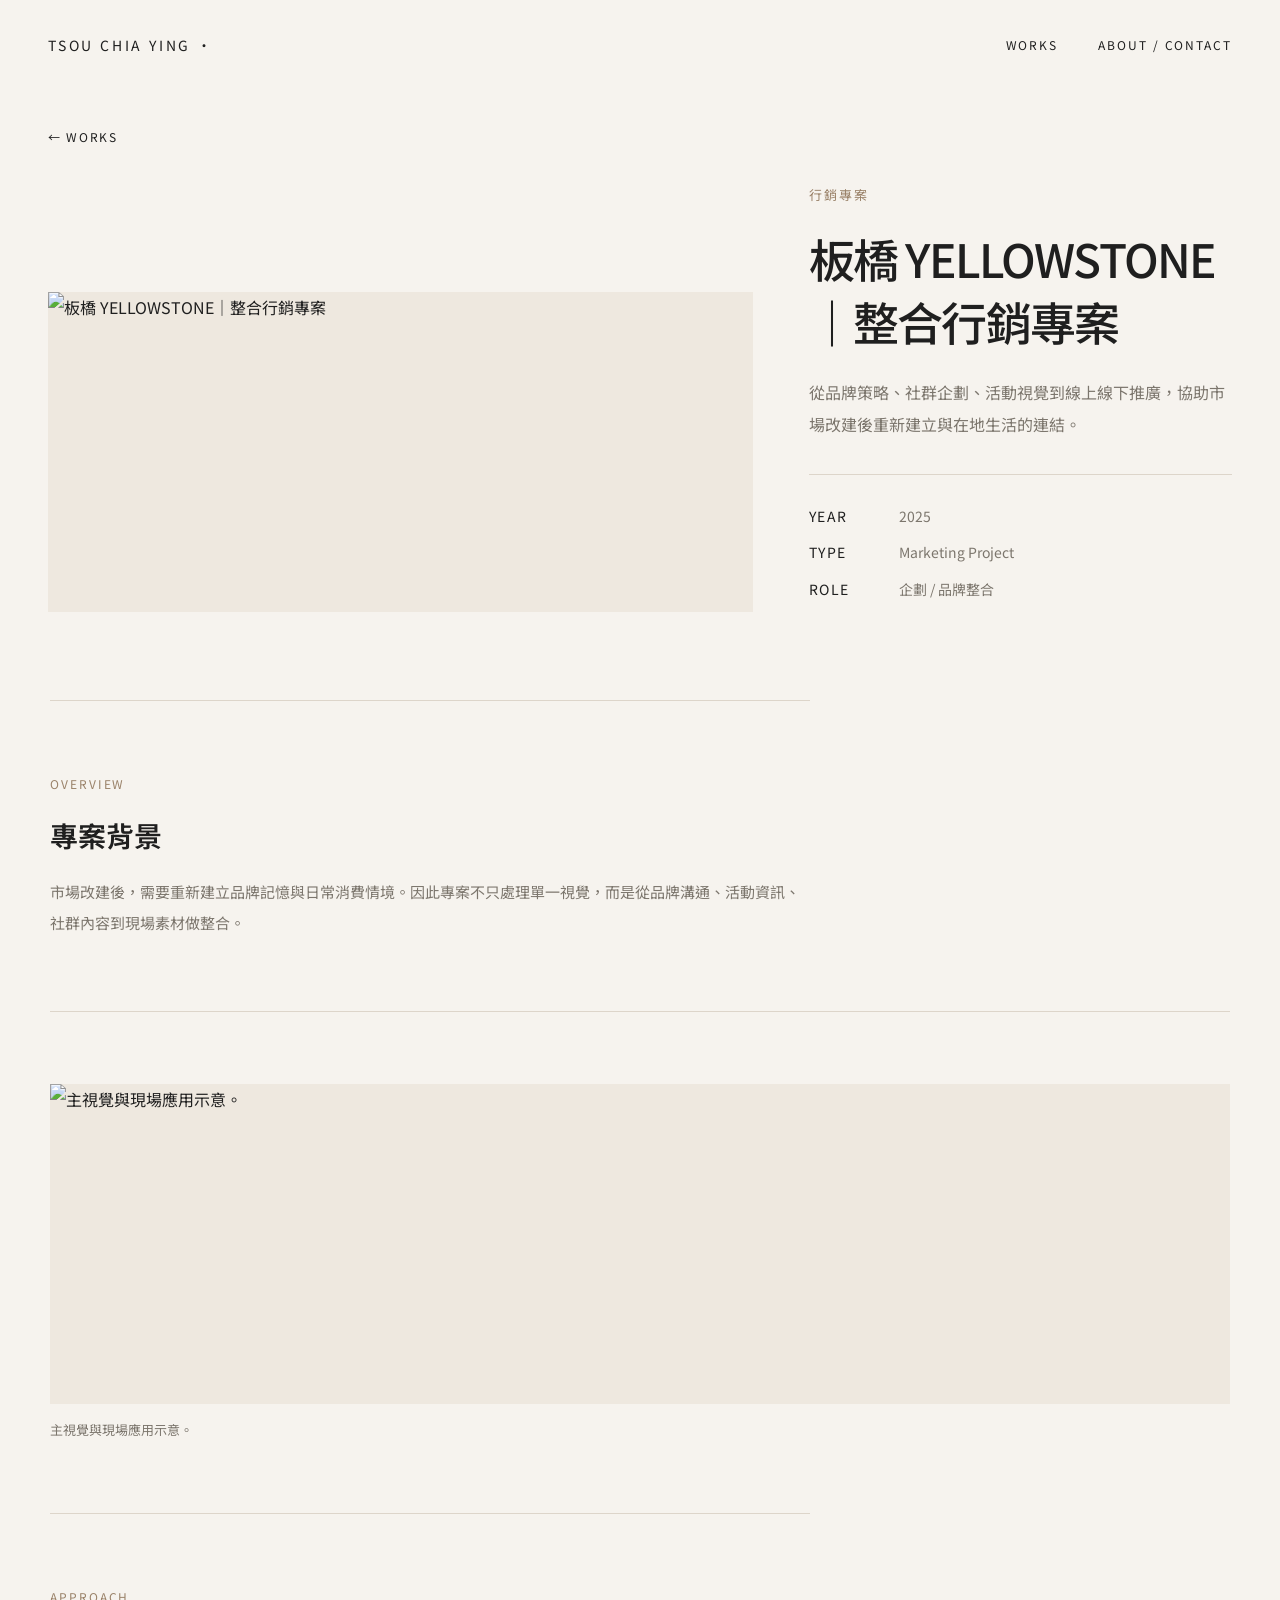
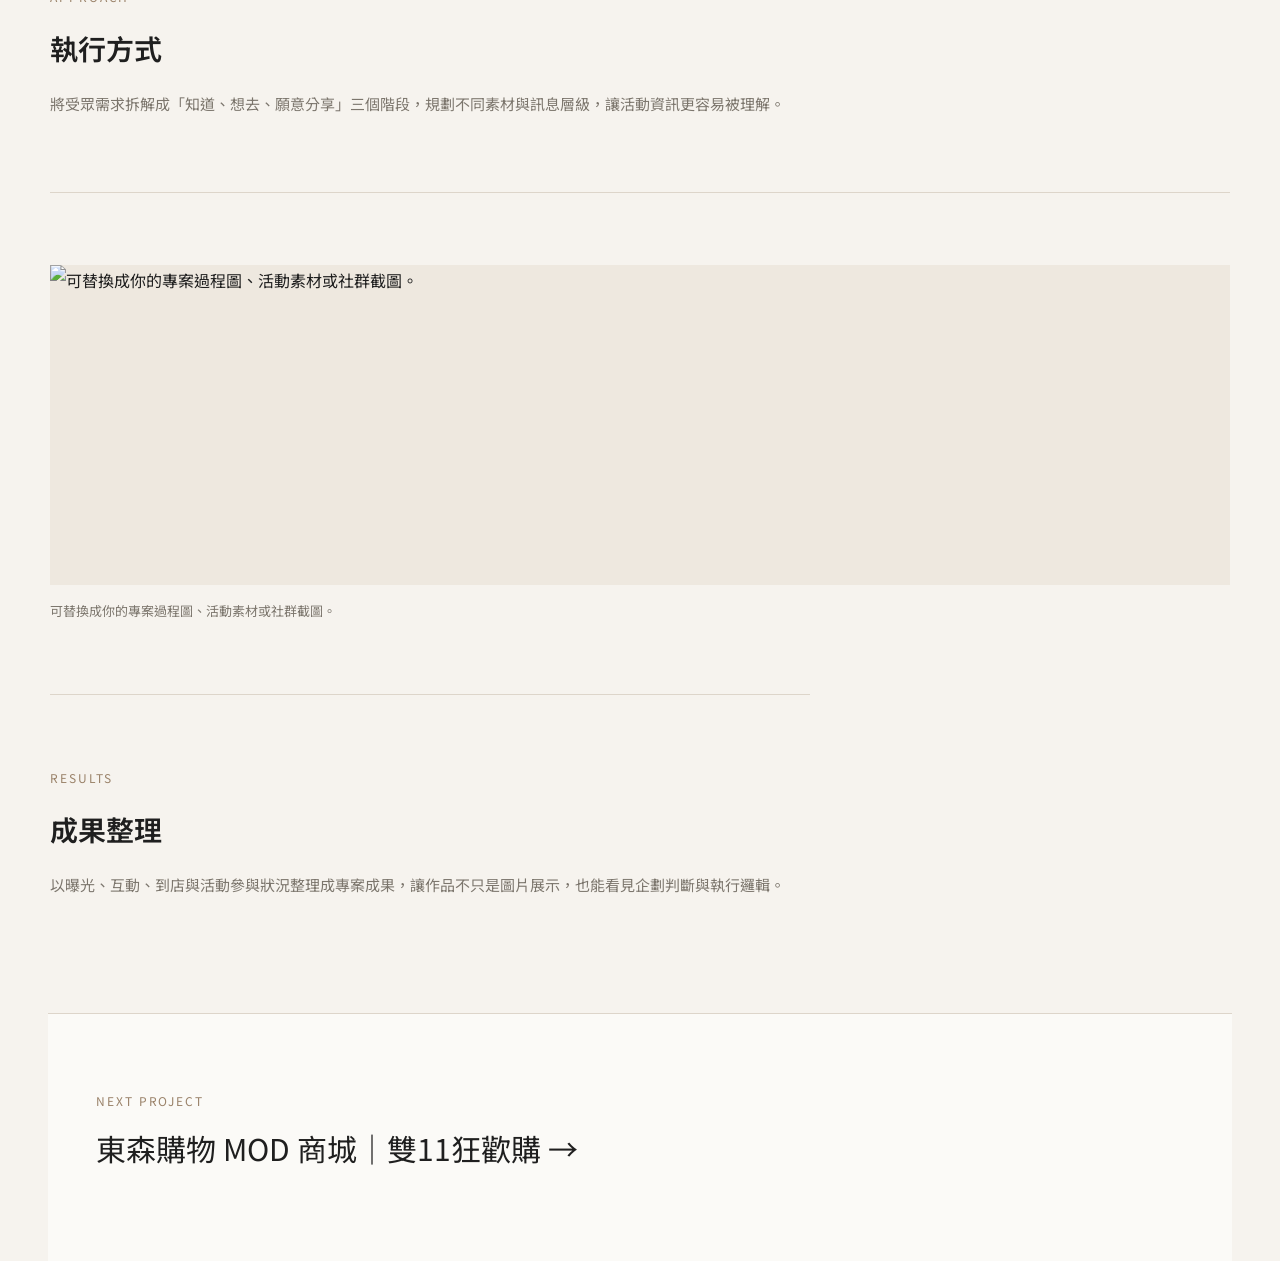
==== work.html @ 7e2fe76a "Add files via upload" ====
<!DOCTYPE html>
<html lang="zh-Hant">
<head>
  <meta charset="UTF-8" />
  <meta name="viewport" content="width=device-width, initial-scale=1.0" />
  <title>Work Detail｜TSOU CHIA YING</title>
  <link rel="stylesheet" href="css/style.css" />
  <link rel="stylesheet" href="css/work.css" />
</head>
<body>
  <header class="site-header">
    <a href="index.html" class="logo">TSOU CHIA YING <span>•</span></a>
    <nav class="nav">
      <a href="index.html#works">WORKS</a>
      <a href="index.html#contact">ABOUT / CONTACT</a>
    </nav>
  </header>

  <main class="case-page" id="casePage"></main>

  <script src="js/worksData.js"></script>
  <script src="js/work.js"></script>
</body>
</html>
---- css/style.css ----
@import url('https://fonts.googleapis.com/css2?family=Noto+Sans+TC:wght@300;400;500;700&family=Cormorant+Garamond:wght@400;500;600&display=swap');

:root{--bg:#f6f3ee;--paper:#fbfaf7;--text:#1f1f1f;--sub:#7c766d;--line:#ddd5ca;--accent:#9a8269;}
*{margin:0;padding:0;box-sizing:border-box} html{scroll-behavior:smooth} body{background:var(--bg);color:var(--text);font-family:'Noto Sans TC',sans-serif;line-height:1.9;overflow-x:hidden} img{display:block;width:100%;height:auto} a{color:inherit;text-decoration:none} button{font-family:inherit} h1,h2,h3,h4,p,a,span,li,dd,dt,button{word-break:break-word;overflow-wrap:break-word}
.site-header{position:fixed;top:0;left:0;z-index:100;width:100%;padding:32px 48px;display:flex;justify-content:space-between;align-items:center;background:rgba(246,243,238,.75);backdrop-filter:blur(10px)}
.logo{font-size:14px;letter-spacing:.2em}.nav{display:flex;gap:40px}.nav a{font-size:12px;letter-spacing:.16em}
.hero{min-height:92vh;padding:180px 48px 100px;display:grid;grid-template-columns:1fr 1.2fr;gap:60px;align-items:center}.hero-left h1{font-size:55px;line-height:1.35;letter-spacing:-.05em;font-weight:600;max-width:760px}.hero-tags{margin-top:36px;color:var(--sub);font-size:18px}.scroll-hint{margin-top:80px;color:var(--sub);font-size:12px;letter-spacing:.14em}.scroll-hint span{display:block;width:1px;height:50px;background:var(--accent);margin-bottom:12px;position:relative;overflow:hidden}.scroll-hint span::after{content:"";position:absolute;top:-50%;left:0;width:100%;height:50%;background:var(--text);animation:scrollLine 1.6s ease-in-out infinite}@keyframes scrollLine{0%{top:-50%}100%{top:100%}}
.hero-right svg{width:100%;overflow:visible}.hero-right path{fill:none;stroke:#cfc6ba;stroke-width:1;stroke-dasharray:12;animation:flow 12s linear infinite}.hero-right circle{fill:var(--accent)}.hero-right text{font-size:11px;fill:#555;letter-spacing:.04em}@keyframes flow{from{stroke-dashoffset:0}to{stroke-dashoffset:-200}}
.works{padding:40px 48px 140px}.works-header h2,.contact-title h2{font-family:'Cormorant Garamond',serif;font-size:72px;font-weight:500}.works-header span,.contact-title span{color:var(--accent)}.work-grid{margin-top:72px;display:grid;grid-template-columns:repeat(5,1fr);gap:28px}.work-card{display:block;cursor:pointer;min-width:0;transition:opacity .35s ease,transform .35s ease}.work-card:hover{transform:translateY(-4px)}.work-card img{aspect-ratio:3/4;object-fit:cover;border-radius:10px;background:#eee8df}.work-card img.img-missing{background:#eee8df}.work-line{height:1px;background:var(--line);margin:34px 0 18px}.category{color:var(--accent);font-size:12px;letter-spacing:.12em}.work-card h3{margin-top:10px;font-size:22px;line-height:1.45;font-weight:500;white-space:nowrap;overflow:hidden;text-overflow:ellipsis}.desc{margin-top:12px;color:var(--sub);font-size:14px;line-height:1.8}.hide{display:none!important}
.simple-contact{padding:110px 48px 120px;border-top:1px solid var(--line)}.contact-mail-text{margin-top:20px;color:var(--sub);font-size:16px;letter-spacing:.04em}
.floating-work-filter{position:fixed;right:20px;top:50%;transform:translateY(-50%);z-index:90;display:flex;flex-direction:column;gap:10px;padding:12px 10px;background:rgba(251,250,247,.86);border:1px solid var(--line);border-radius:999px;backdrop-filter:blur(12px);box-shadow:0 10px 30px rgba(0,0,0,.08);opacity:0;pointer-events:none;transition:opacity .35s ease}.floating-work-filter.show{opacity:1;pointer-events:auto}.floating-work-filter button{border:none;background:transparent;color:var(--sub);font-size:12px;letter-spacing:.08em;padding:8px 10px;border-radius:999px;cursor:pointer;transition:.25s;white-space:nowrap}.floating-work-filter button:hover,.floating-work-filter button.active{background:var(--text);color:var(--paper)}
@media(max-width:1200px){.site-header{padding:28px 40px}.hero{min-height:auto;padding:160px 40px 90px;grid-template-columns:1fr;gap:56px}.hero-left h1{max-width:900px;font-size:56px}.hero-right{max-width:820px}.works{padding:36px 40px 118px}.work-grid{grid-template-columns:repeat(2,minmax(0,1fr));gap:42px 36px}.simple-contact{padding-left:40px;padding-right:40px}}
@media(max-width:768px){.site-header{padding:20px 24px}.logo{font-size:12px}.nav{gap:18px}.nav a{font-size:11px}.hero{min-height:72vh;padding:130px 24px 76px}.hero-right{display:none}.hero-left h1{font-size:38px;line-height:1.45}.hero-tags{margin-top:28px;font-size:15px}.works{padding:18px 24px 92px}.works-header h2,.contact-title h2{font-size:54px}.work-grid{margin-top:42px;grid-template-columns:repeat(2,minmax(0,1fr));gap:34px 22px}.work-line{margin:24px 0 0}.category{margin-top:18px;font-size:12px;letter-spacing:.08em}.work-card h3{font-size:16px;line-height:1.55}.desc{display:none}.floating-work-filter{left:50%;right:auto;top:auto;bottom:18px;transform:translateX(-50%);flex-direction:row;max-width:calc(100vw - 28px);overflow-x:auto;padding:9px}.simple-contact{padding:86px 24px 110px}.contact-mail-text{font-size:15px}}
@media(max-width:480px){.nav{display:none}.site-header{padding:18px 20px}.hero{padding:120px 20px 70px}.hero-left h1{font-size:33px}.works{padding-left:20px;padding-right:20px}.work-grid{gap:30px 18px}.work-card h3{font-size:14px}.category{font-size:11px}.works-header h2,.contact-title h2{font-size:48px}.simple-contact{padding-left:20px;padding-right:20px}}
---- css/work.css ----
.case-page{padding:120px 48px 0}.back-link{display:inline-flex;margin:0 0 34px;font-size:12px;letter-spacing:.14em;color:var(--text)}.case-hero{display:grid;grid-template-columns:minmax(0,1.25fr) minmax(320px,.75fr);gap:56px;align-items:end;max-width:1380px;margin:0 auto 88px}.case-cover img{width:100%;max-height:76vh;object-fit:cover;background:#eee8df}.case-intro{padding-bottom:10px}.case-category{color:var(--accent);font-size:13px;letter-spacing:.16em;margin-bottom:20px}.case-intro h1{font-size:46px;line-height:1.35;font-weight:500;letter-spacing:-.04em}.case-desc{margin-top:24px;color:var(--sub);font-size:16px;line-height:2}.case-button{display:inline-flex;margin-top:24px;padding:12px 24px;border-radius:999px;background:var(--text);color:var(--paper);font-size:14px}.case-meta{margin-top:34px;padding-top:28px;border-top:1px solid var(--line);display:grid;gap:10px}.case-meta div{display:grid;grid-template-columns:72px 1fr;gap:18px;font-size:14px}.case-meta dt{color:var(--text);letter-spacing:.1em}.case-meta dd{color:var(--sub);margin:0}.case-body{max-width:1180px;margin:0 auto}.case-section{padding:72px 0;border-top:1px solid var(--line)}.case-text-block{max-width:760px}.case-eyebrow{color:var(--accent);font-size:12px;letter-spacing:.16em;margin-bottom:18px}.case-text-block h2,.case-split h2{font-size:28px;font-weight:600;line-height:1.55}.case-text-block p:last-child,.case-split p:last-child{margin-top:18px;color:var(--sub);font-size:15px;line-height:2.1}.case-image-section img{width:100%;background:#eee8df}.case-caption{margin-top:14px;color:var(--sub);font-size:13px;line-height:1.8}.case-split{display:grid;grid-template-columns:minmax(260px,.75fr) minmax(0,1.25fr);gap:54px;align-items:center}.case-split img{background:#eee8df}.case-next{margin-top:40px;padding:76px 48px 92px;background:var(--paper);border-top:1px solid var(--line)}.case-next p{color:var(--accent);font-size:12px;letter-spacing:.16em}.case-next a{display:inline-block;margin-top:14px;font-size:30px;line-height:1.4}.img-missing{min-height:320px;background:#eee8df!important;object-fit:contain}
@media(max-width:1000px){.case-page{padding:108px 40px 0}.case-hero{grid-template-columns:1fr;gap:34px;margin-bottom:64px}.case-cover img{max-height:none}.case-intro h1{font-size:38px}.case-section{padding:58px 0}.case-split{grid-template-columns:1fr;gap:28px}.case-next{padding-left:40px;padding-right:40px}}
@media(max-width:768px){.case-page{padding:96px 24px 0}.back-link{margin-bottom:24px}.case-hero{gap:30px;margin-bottom:48px}.case-intro h1{font-size:30px}.case-desc{font-size:15px;line-height:1.95}.case-meta div{grid-template-columns:64px 1fr;font-size:13px}.case-section{padding:46px 0}.case-text-block h2,.case-split h2{font-size:24px}.case-next{padding:58px 24px 76px}.case-next a{font-size:24px}}
@media(max-width:480px){.case-page{padding-left:20px;padding-right:20px}.case-intro h1{font-size:27px}.case-next{padding-left:20px;padding-right:20px}}
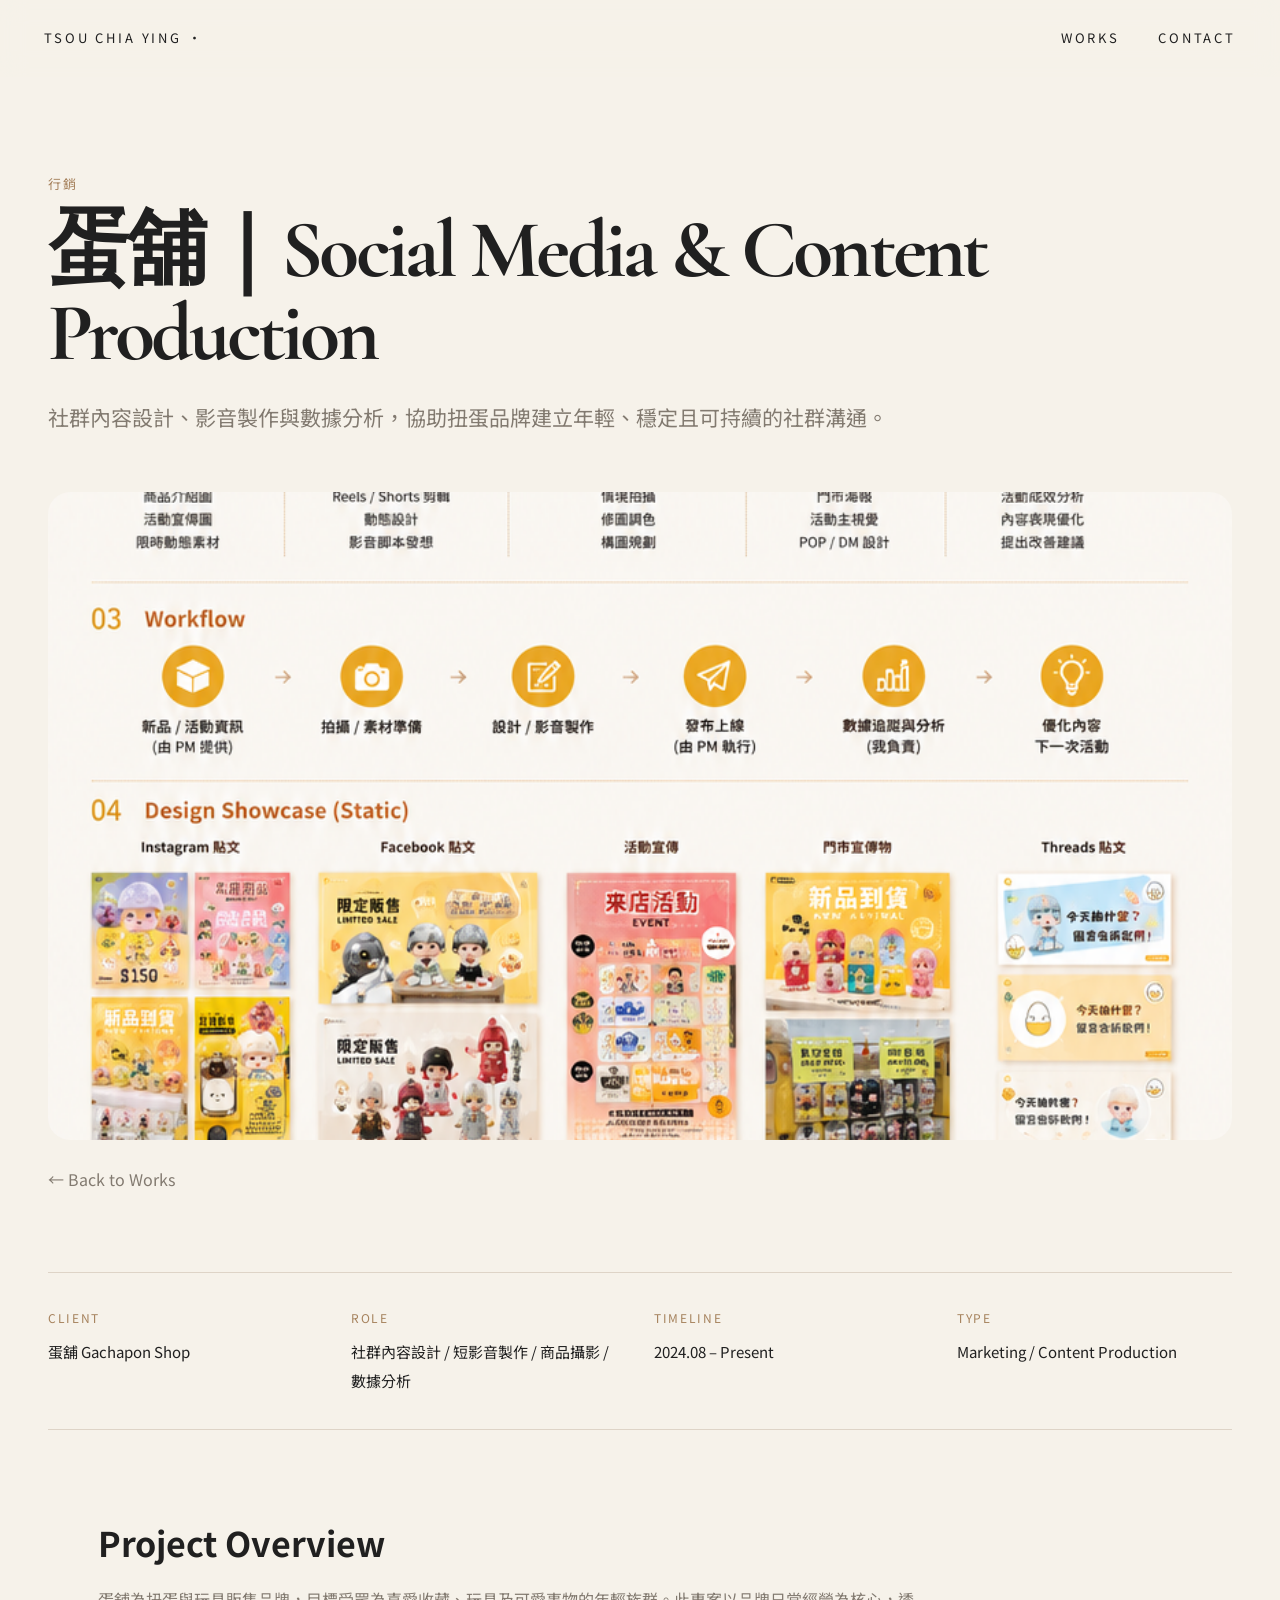
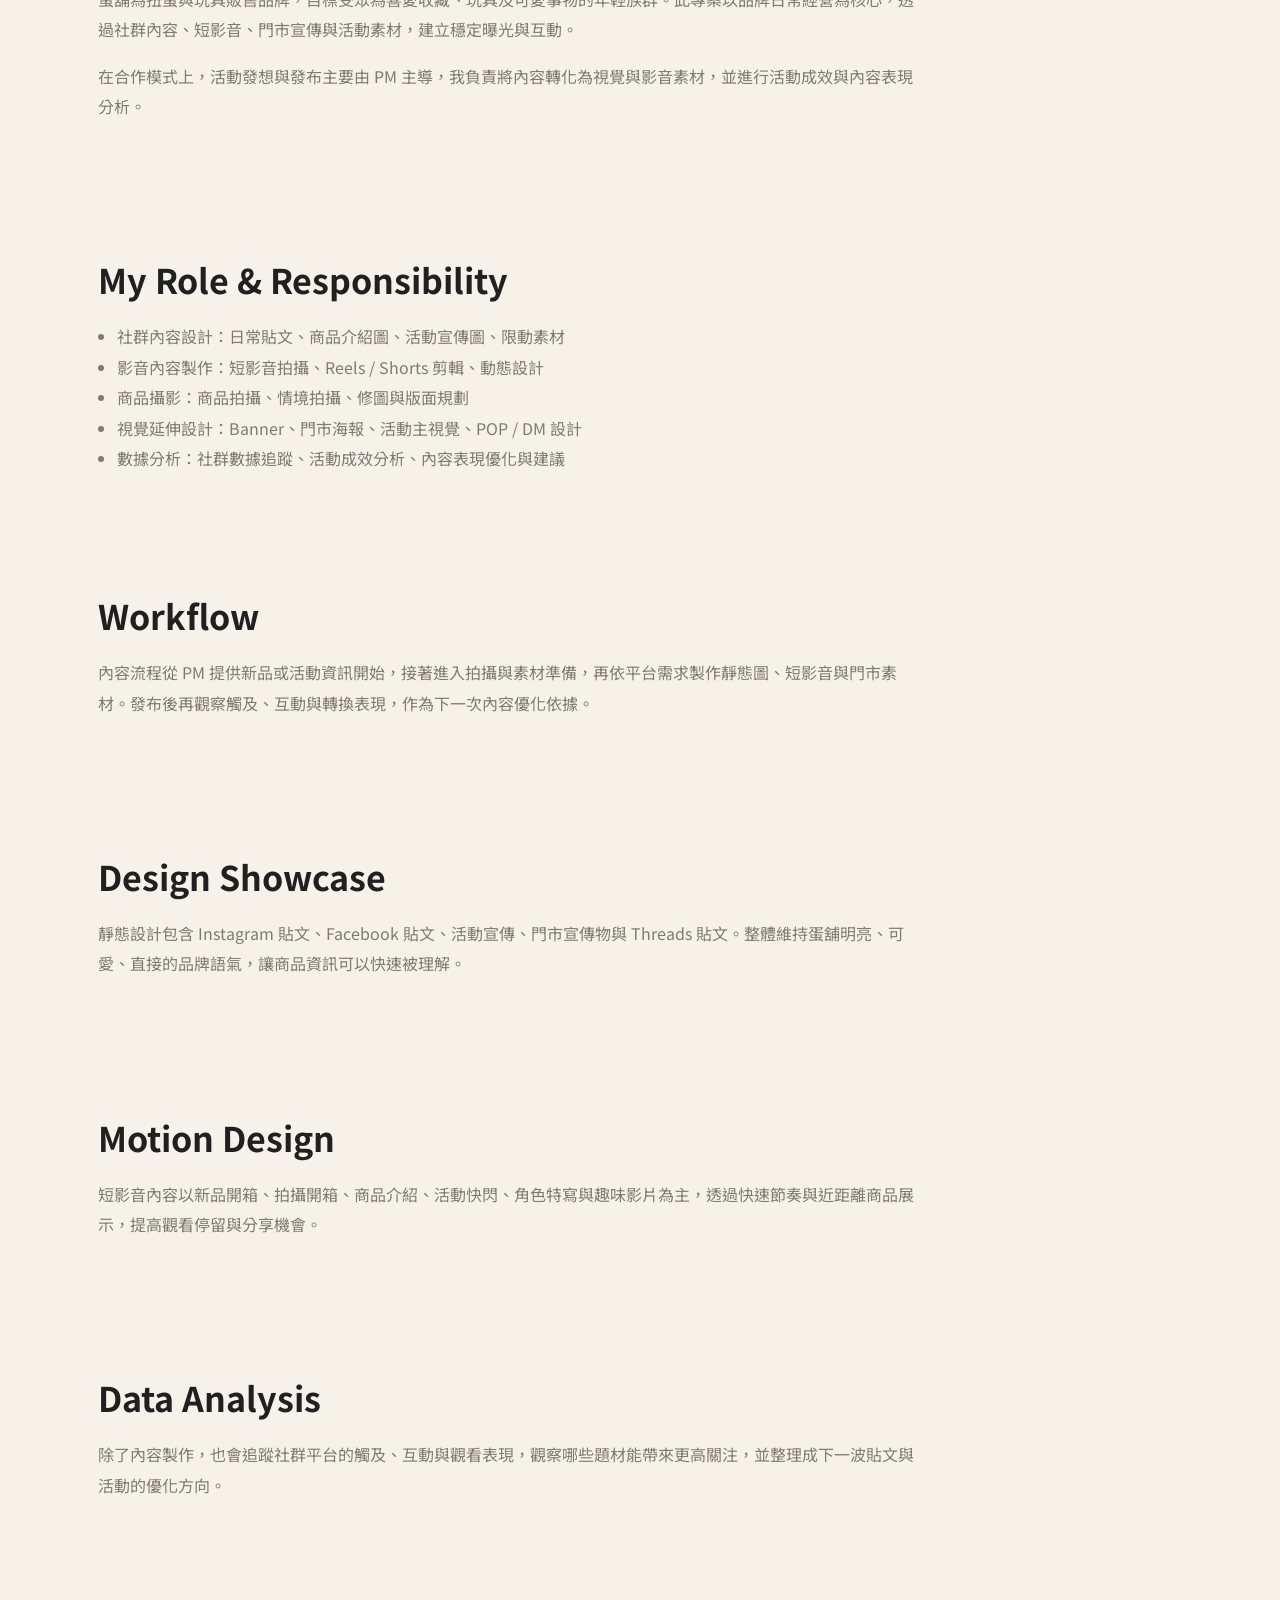
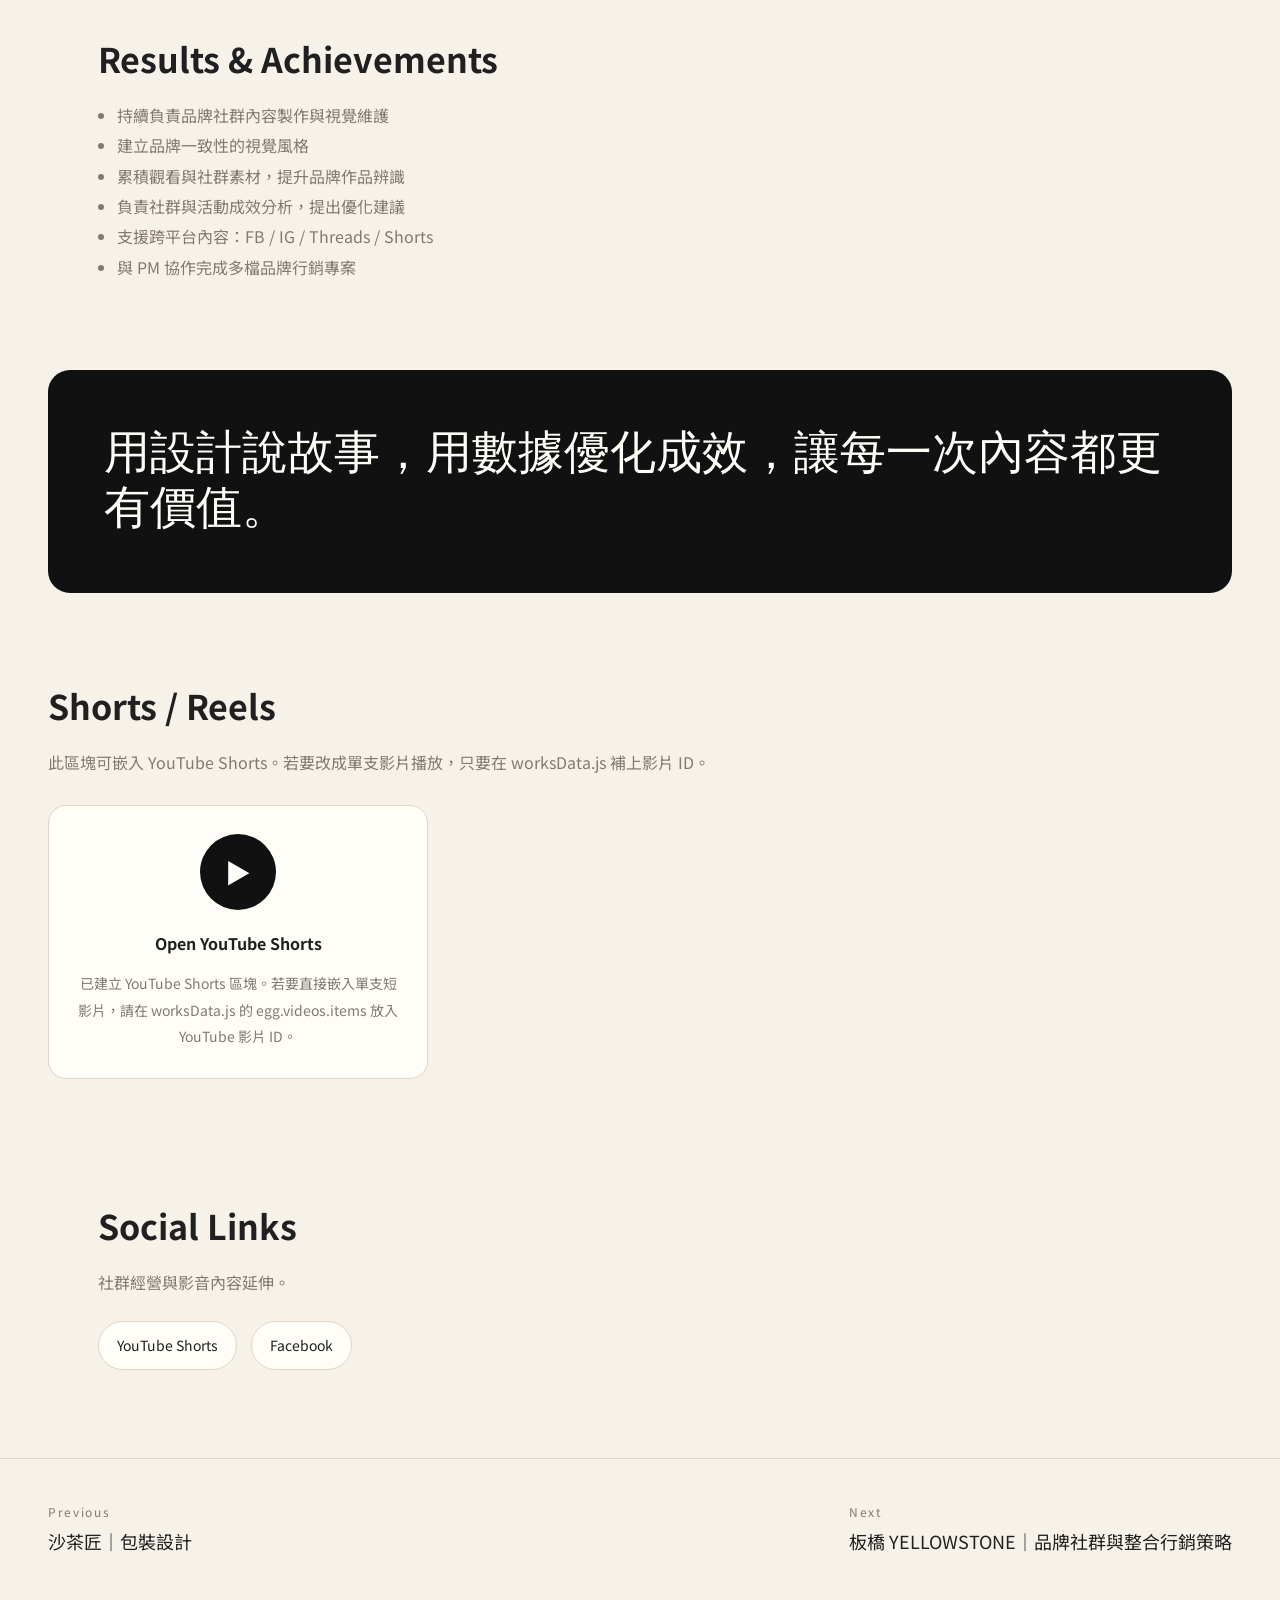
==== commit 0a44886c: "Add files via upload" ====
--- a/work.html
+++ b/work.html
@@ -3,20 +3,20 @@
 <head>
   <meta charset="UTF-8" />
   <meta name="viewport" content="width=device-width, initial-scale=1.0" />
-  <title>Work Detail｜TSOU CHIA YING</title>
+  <title>Project Detail｜TSOU CHIA YING</title>
   <link rel="stylesheet" href="css/style.css" />
   <link rel="stylesheet" href="css/work.css" />
 </head>
 <body>
-  <header class="site-header">
-    <a href="index.html" class="logo">TSOU CHIA YING <span>•</span></a>
+  <header class="site-header case-header">
+    <a class="logo" href="index.html">TSOU CHIA YING <span>•</span></a>
     <nav class="nav">
       <a href="index.html#works">WORKS</a>
-      <a href="index.html#contact">ABOUT / CONTACT</a>
+      <a href="index.html#contact">CONTACT</a>
     </nav>
   </header>
 
-  <main class="case-page" id="casePage"></main>
+  <main id="caseRoot" class="case-page"></main>
 
   <script src="js/worksData.js"></script>
   <script src="js/work.js"></script>
--- a/css/style.css
+++ b/css/style.css
@@ -1,14 +1,5 @@
-@import url('https://fonts.googleapis.com/css2?family=Noto+Sans+TC:wght@300;400;500;700&family=Cormorant+Garamond:wght@400;500;600&display=swap');
-
-:root{--bg:#f6f3ee;--paper:#fbfaf7;--text:#1f1f1f;--sub:#7c766d;--line:#ddd5ca;--accent:#9a8269;}
-*{margin:0;padding:0;box-sizing:border-box} html{scroll-behavior:smooth} body{background:var(--bg);color:var(--text);font-family:'Noto Sans TC',sans-serif;line-height:1.9;overflow-x:hidden} img{display:block;width:100%;height:auto} a{color:inherit;text-decoration:none} button{font-family:inherit} h1,h2,h3,h4,p,a,span,li,dd,dt,button{word-break:break-word;overflow-wrap:break-word}
-.site-header{position:fixed;top:0;left:0;z-index:100;width:100%;padding:32px 48px;display:flex;justify-content:space-between;align-items:center;background:rgba(246,243,238,.75);backdrop-filter:blur(10px)}
-.logo{font-size:14px;letter-spacing:.2em}.nav{display:flex;gap:40px}.nav a{font-size:12px;letter-spacing:.16em}
-.hero{min-height:92vh;padding:180px 48px 100px;display:grid;grid-template-columns:1fr 1.2fr;gap:60px;align-items:center}.hero-left h1{font-size:55px;line-height:1.35;letter-spacing:-.05em;font-weight:600;max-width:760px}.hero-tags{margin-top:36px;color:var(--sub);font-size:18px}.scroll-hint{margin-top:80px;color:var(--sub);font-size:12px;letter-spacing:.14em}.scroll-hint span{display:block;width:1px;height:50px;background:var(--accent);margin-bottom:12px;position:relative;overflow:hidden}.scroll-hint span::after{content:"";position:absolute;top:-50%;left:0;width:100%;height:50%;background:var(--text);animation:scrollLine 1.6s ease-in-out infinite}@keyframes scrollLine{0%{top:-50%}100%{top:100%}}
-.hero-right svg{width:100%;overflow:visible}.hero-right path{fill:none;stroke:#cfc6ba;stroke-width:1;stroke-dasharray:12;animation:flow 12s linear infinite}.hero-right circle{fill:var(--accent)}.hero-right text{font-size:11px;fill:#555;letter-spacing:.04em}@keyframes flow{from{stroke-dashoffset:0}to{stroke-dashoffset:-200}}
-.works{padding:40px 48px 140px}.works-header h2,.contact-title h2{font-family:'Cormorant Garamond',serif;font-size:72px;font-weight:500}.works-header span,.contact-title span{color:var(--accent)}.work-grid{margin-top:72px;display:grid;grid-template-columns:repeat(5,1fr);gap:28px}.work-card{display:block;cursor:pointer;min-width:0;transition:opacity .35s ease,transform .35s ease}.work-card:hover{transform:translateY(-4px)}.work-card img{aspect-ratio:3/4;object-fit:cover;border-radius:10px;background:#eee8df}.work-card img.img-missing{background:#eee8df}.work-line{height:1px;background:var(--line);margin:34px 0 18px}.category{color:var(--accent);font-size:12px;letter-spacing:.12em}.work-card h3{margin-top:10px;font-size:22px;line-height:1.45;font-weight:500;white-space:nowrap;overflow:hidden;text-overflow:ellipsis}.desc{margin-top:12px;color:var(--sub);font-size:14px;line-height:1.8}.hide{display:none!important}
-.simple-contact{padding:110px 48px 120px;border-top:1px solid var(--line)}.contact-mail-text{margin-top:20px;color:var(--sub);font-size:16px;letter-spacing:.04em}
-.floating-work-filter{position:fixed;right:20px;top:50%;transform:translateY(-50%);z-index:90;display:flex;flex-direction:column;gap:10px;padding:12px 10px;background:rgba(251,250,247,.86);border:1px solid var(--line);border-radius:999px;backdrop-filter:blur(12px);box-shadow:0 10px 30px rgba(0,0,0,.08);opacity:0;pointer-events:none;transition:opacity .35s ease}.floating-work-filter.show{opacity:1;pointer-events:auto}.floating-work-filter button{border:none;background:transparent;color:var(--sub);font-size:12px;letter-spacing:.08em;padding:8px 10px;border-radius:999px;cursor:pointer;transition:.25s;white-space:nowrap}.floating-work-filter button:hover,.floating-work-filter button.active{background:var(--text);color:var(--paper)}
-@media(max-width:1200px){.site-header{padding:28px 40px}.hero{min-height:auto;padding:160px 40px 90px;grid-template-columns:1fr;gap:56px}.hero-left h1{max-width:900px;font-size:56px}.hero-right{max-width:820px}.works{padding:36px 40px 118px}.work-grid{grid-template-columns:repeat(2,minmax(0,1fr));gap:42px 36px}.simple-contact{padding-left:40px;padding-right:40px}}
-@media(max-width:768px){.site-header{padding:20px 24px}.logo{font-size:12px}.nav{gap:18px}.nav a{font-size:11px}.hero{min-height:72vh;padding:130px 24px 76px}.hero-right{display:none}.hero-left h1{font-size:38px;line-height:1.45}.hero-tags{margin-top:28px;font-size:15px}.works{padding:18px 24px 92px}.works-header h2,.contact-title h2{font-size:54px}.work-grid{margin-top:42px;grid-template-columns:repeat(2,minmax(0,1fr));gap:34px 22px}.work-line{margin:24px 0 0}.category{margin-top:18px;font-size:12px;letter-spacing:.08em}.work-card h3{font-size:16px;line-height:1.55}.desc{display:none}.floating-work-filter{left:50%;right:auto;top:auto;bottom:18px;transform:translateX(-50%);flex-direction:row;max-width:calc(100vw - 28px);overflow-x:auto;padding:9px}.simple-contact{padding:86px 24px 110px}.contact-mail-text{font-size:15px}}
-@media(max-width:480px){.nav{display:none}.site-header{padding:18px 20px}.hero{padding:120px 20px 70px}.hero-left h1{font-size:33px}.works{padding-left:20px;padding-right:20px}.work-grid{gap:30px 18px}.work-card h3{font-size:14px}.category{font-size:11px}.works-header h2,.contact-title h2{font-size:48px}.simple-contact{padding-left:20px;padding-right:20px}}
+@import url('https://fonts.googleapis.com/css2?family=Noto+Sans+TC:wght@300;400;500;700&family=Cormorant+Garamond:wght@500;600&display=swap');
+:root{--bg:#f6f2ea;--paper:#fffdf8;--text:#202020;--muted:#827a70;--line:#ded4c7;--accent:#a6825d;--dark:#111}
+*{box-sizing:border-box;margin:0;padding:0}html{scroll-behavior:smooth}body{font-family:'Noto Sans TC',sans-serif;background:var(--bg);color:var(--text);line-height:1.9}a{color:inherit;text-decoration:none}img{width:100%;display:block}.site-header{position:fixed;top:0;left:0;width:100%;z-index:99;padding:26px 44px;display:flex;justify-content:space-between;align-items:center;background:rgba(246,242,234,.82);backdrop-filter:blur(12px)}.logo,.nav a{letter-spacing:.22em;font-size:13px}.nav{display:flex;gap:38px}.hero{min-height:82vh;padding:180px 48px 90px;display:flex;flex-direction:column;justify-content:center}.eyebrow{color:var(--accent);letter-spacing:.18em;font-size:13px;margin-bottom:22px}.hero h1{font-family:'Cormorant Garamond',serif;font-size:82px;line-height:1.05;font-weight:600;letter-spacing:-.04em}.hero-copy{max-width:760px;margin-top:32px;color:var(--muted);font-size:18px}.works{padding:40px 48px 140px}.works-top{display:flex;align-items:end;justify-content:space-between;gap:28px;margin-bottom:64px}.works h2,.footer h2{font-family:'Cormorant Garamond',serif;font-size:74px;line-height:1}.works h2 span,.footer h2 span{color:var(--accent)}.filter-nav{display:flex;gap:12px;flex-wrap:wrap}.filter-nav button{border:1px solid var(--line);background:rgba(255,253,248,.64);border-radius:999px;padding:9px 18px;color:var(--muted);cursor:pointer;font-family:inherit}.filter-nav button.active,.filter-nav button:hover{background:var(--dark);color:var(--paper);border-color:var(--dark)}.work-grid{display:grid;grid-template-columns:repeat(3,minmax(0,1fr));gap:54px 34px}.work-card{display:block;min-width:0}.thumb{aspect-ratio:4/3;overflow:hidden;border-radius:18px;background:#eee7dc}.thumb img{height:100%;object-fit:cover;transition:transform .8s cubic-bezier(.19,1,.22,1)}.work-card:hover .thumb img{transform:scale(1.045)}.work-meta{padding-top:20px;border-top:1px solid var(--line);margin-top:24px}.cat{color:var(--accent);font-size:12px;letter-spacing:.16em;text-transform:uppercase}.work-card h3{font-size:22px;line-height:1.45;margin-top:8px;font-weight:500;white-space:nowrap;overflow:hidden;text-overflow:ellipsis}.work-card p{font-size:14px;color:var(--muted);margin-top:8px}.footer{padding:100px 48px 120px;border-top:1px solid var(--line)}.footer p{margin-top:20px;color:var(--muted)}
+@media(max-width:1024px){.hero h1{font-size:64px}.work-grid{grid-template-columns:repeat(2,1fr)}.works-top{display:block}.filter-nav{margin-top:28px}}
+@media(max-width:640px){.site-header{padding:18px 20px}.nav{display:none}.hero{min-height:68vh;padding:130px 22px 70px}.hero h1{font-size:42px}.hero-copy{font-size:15px}.works{padding:30px 20px 90px}.works h2,.footer h2{font-size:52px}.work-grid{grid-template-columns:1fr;gap:42px}.work-card h3{font-size:20px}.footer{padding:82px 20px 100px}}
--- a/css/work.css
+++ b/css/work.css
@@ -1,4 +1,4 @@
-.case-page{padding:120px 48px 0}.back-link{display:inline-flex;margin:0 0 34px;font-size:12px;letter-spacing:.14em;color:var(--text)}.case-hero{display:grid;grid-template-columns:minmax(0,1.25fr) minmax(320px,.75fr);gap:56px;align-items:end;max-width:1380px;margin:0 auto 88px}.case-cover img{width:100%;max-height:76vh;object-fit:cover;background:#eee8df}.case-intro{padding-bottom:10px}.case-category{color:var(--accent);font-size:13px;letter-spacing:.16em;margin-bottom:20px}.case-intro h1{font-size:46px;line-height:1.35;font-weight:500;letter-spacing:-.04em}.case-desc{margin-top:24px;color:var(--sub);font-size:16px;line-height:2}.case-button{display:inline-flex;margin-top:24px;padding:12px 24px;border-radius:999px;background:var(--text);color:var(--paper);font-size:14px}.case-meta{margin-top:34px;padding-top:28px;border-top:1px solid var(--line);display:grid;gap:10px}.case-meta div{display:grid;grid-template-columns:72px 1fr;gap:18px;font-size:14px}.case-meta dt{color:var(--text);letter-spacing:.1em}.case-meta dd{color:var(--sub);margin:0}.case-body{max-width:1180px;margin:0 auto}.case-section{padding:72px 0;border-top:1px solid var(--line)}.case-text-block{max-width:760px}.case-eyebrow{color:var(--accent);font-size:12px;letter-spacing:.16em;margin-bottom:18px}.case-text-block h2,.case-split h2{font-size:28px;font-weight:600;line-height:1.55}.case-text-block p:last-child,.case-split p:last-child{margin-top:18px;color:var(--sub);font-size:15px;line-height:2.1}.case-image-section img{width:100%;background:#eee8df}.case-caption{margin-top:14px;color:var(--sub);font-size:13px;line-height:1.8}.case-split{display:grid;grid-template-columns:minmax(260px,.75fr) minmax(0,1.25fr);gap:54px;align-items:center}.case-split img{background:#eee8df}.case-next{margin-top:40px;padding:76px 48px 92px;background:var(--paper);border-top:1px solid var(--line)}.case-next p{color:var(--accent);font-size:12px;letter-spacing:.16em}.case-next a{display:inline-block;margin-top:14px;font-size:30px;line-height:1.4}.img-missing{min-height:320px;background:#eee8df!important;object-fit:contain}
-@media(max-width:1000px){.case-page{padding:108px 40px 0}.case-hero{grid-template-columns:1fr;gap:34px;margin-bottom:64px}.case-cover img{max-height:none}.case-intro h1{font-size:38px}.case-section{padding:58px 0}.case-split{grid-template-columns:1fr;gap:28px}.case-next{padding-left:40px;padding-right:40px}}
-@media(max-width:768px){.case-page{padding:96px 24px 0}.back-link{margin-bottom:24px}.case-hero{gap:30px;margin-bottom:48px}.case-intro h1{font-size:30px}.case-desc{font-size:15px;line-height:1.95}.case-meta div{grid-template-columns:64px 1fr;font-size:13px}.case-section{padding:46px 0}.case-text-block h2,.case-split h2{font-size:24px}.case-next{padding:58px 24px 76px}.case-next a{font-size:24px}}
-@media(max-width:480px){.case-page{padding-left:20px;padding-right:20px}.case-intro h1{font-size:27px}.case-next{padding-left:20px;padding-right:20px}}
+.case-page{padding-top:84px}.case-hero{padding:88px 48px 48px}.case-hero.no-image{padding-bottom:20px}.case-kicker{font-size:13px;letter-spacing:.18em;color:var(--accent);text-transform:uppercase}.case-hero h1{font-family:'Cormorant Garamond',serif;font-size:82px;line-height:1.02;margin-top:12px;letter-spacing:-.045em}.case-subtitle{max-width:850px;margin-top:22px;font-size:21px;color:var(--muted)}.case-cover{margin-top:54px;border-radius:22px;overflow:hidden;background:#eee7dc}.case-cover img{max-height:72vh;object-fit:cover}.case-overview{margin:30px 48px 90px;padding:34px 0;border-top:1px solid var(--line);border-bottom:1px solid var(--line);display:grid;grid-template-columns:repeat(4,1fr);gap:28px}.case-overview dt{font-size:12px;letter-spacing:.14em;color:var(--accent);text-transform:uppercase}.case-overview dd{margin-top:8px;color:var(--text);font-size:15px}.case-section{padding:0 48px 88px;display:grid;grid-template-columns:minmax(0,1.1fr) minmax(330px,.75fr);gap:56px;align-items:start}.case-section.full{display:block;max-width:1180px;margin:0 auto}.case-text h2{font-size:34px;line-height:1.35;margin-bottom:18px}.case-text p{color:var(--muted);font-size:16px;margin-bottom:16px}.case-text ul{padding-left:1.2em;color:var(--muted)}.case-media{border-radius:18px;overflow:hidden;background:#eee7dc}.case-media img{height:auto}.case-section.full .case-text{max-width:820px;margin-top:32px}.quote-block{margin:0 48px 90px;padding:56px;border-radius:22px;background:var(--dark);color:var(--paper)}.quote-block p{font-family:'Cormorant Garamond',serif;font-size:46px;line-height:1.2}.video-section{padding:0 48px 92px}.video-grid{display:grid;grid-template-columns:repeat(3,1fr);gap:22px;margin-top:28px}.video-card{border:1px solid var(--line);border-radius:18px;min-height:260px;background:var(--paper);display:flex;flex-direction:column;align-items:center;justify-content:center;text-align:center;padding:28px}.play-dot{width:76px;height:76px;border-radius:50%;background:var(--dark);color:var(--paper);display:flex;align-items:center;justify-content:center;font-size:26px;margin-bottom:18px}.social-links{display:flex;gap:14px;flex-wrap:wrap;margin-top:24px}.social-links a{border:1px solid var(--line);padding:10px 18px;border-radius:999px;background:var(--paper);font-size:14px}.social-links a:hover{background:var(--dark);color:var(--paper)}.case-nav{border-top:1px solid var(--line);padding:42px 48px 80px;display:flex;justify-content:space-between;gap:20px}.case-nav a{font-size:18px}.case-nav span{display:block;color:var(--muted);font-size:12px;letter-spacing:.14em}.source-board{margin:10px 48px 110px;background:var(--paper);border-radius:22px;overflow:hidden;border:1px solid var(--line)}.source-board h2{font-size:18px;padding:22px 26px;border-bottom:1px solid var(--line);color:var(--muted);font-weight:400}.source-board img{width:100%;height:auto}.back-link{display:inline-block;margin-top:24px;color:var(--muted)}
+@media(max-width:900px){.case-hero{padding:70px 28px 34px}.case-hero h1{font-size:58px}.case-overview{margin:20px 28px 70px;grid-template-columns:repeat(2,1fr)}.case-section{padding:0 28px 72px;grid-template-columns:1fr}.case-section .case-text{order:1}.case-section .case-media{order:2}.quote-block{margin:0 28px 72px;padding:36px}.quote-block p{font-size:34px}.video-section{padding:0 28px 72px}.video-grid{grid-template-columns:1fr}.case-nav{padding:36px 28px 70px}.source-board{margin:0 28px 80px}}
+@media(max-width:560px){.case-page{padding-top:64px}.case-hero h1{font-size:42px}.case-subtitle{font-size:17px}.case-overview{grid-template-columns:1fr}.case-text h2{font-size:28px}.quote-block p{font-size:28px}.case-nav{display:block}.case-nav a{display:block;margin-bottom:22px}.source-board{border-radius:14px}}
+.video-frame{position:relative;width:100%;aspect-ratio:9/16;border-radius:18px;overflow:hidden;background:#111}.video-frame iframe{position:absolute;inset:0;width:100%;height:100%;border:0}.video-card p{color:var(--muted);font-size:14px;margin-top:12px}
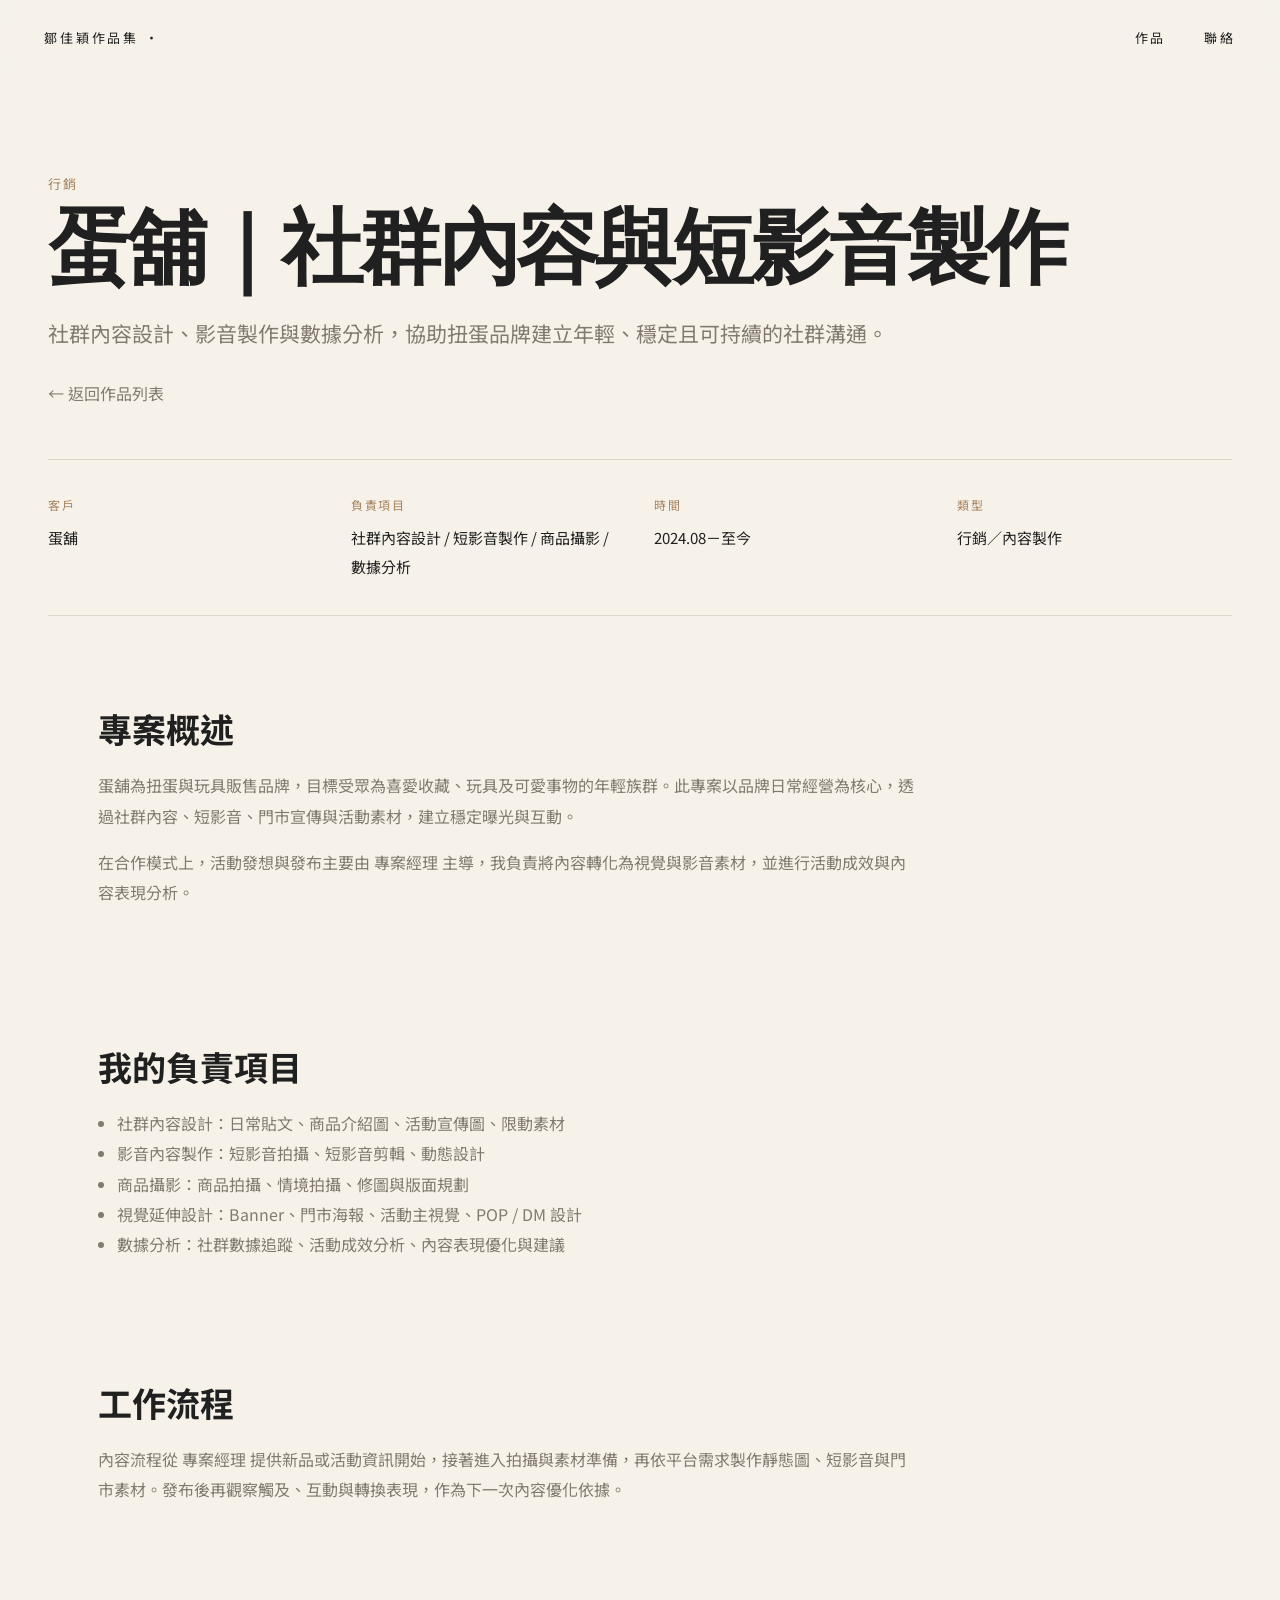
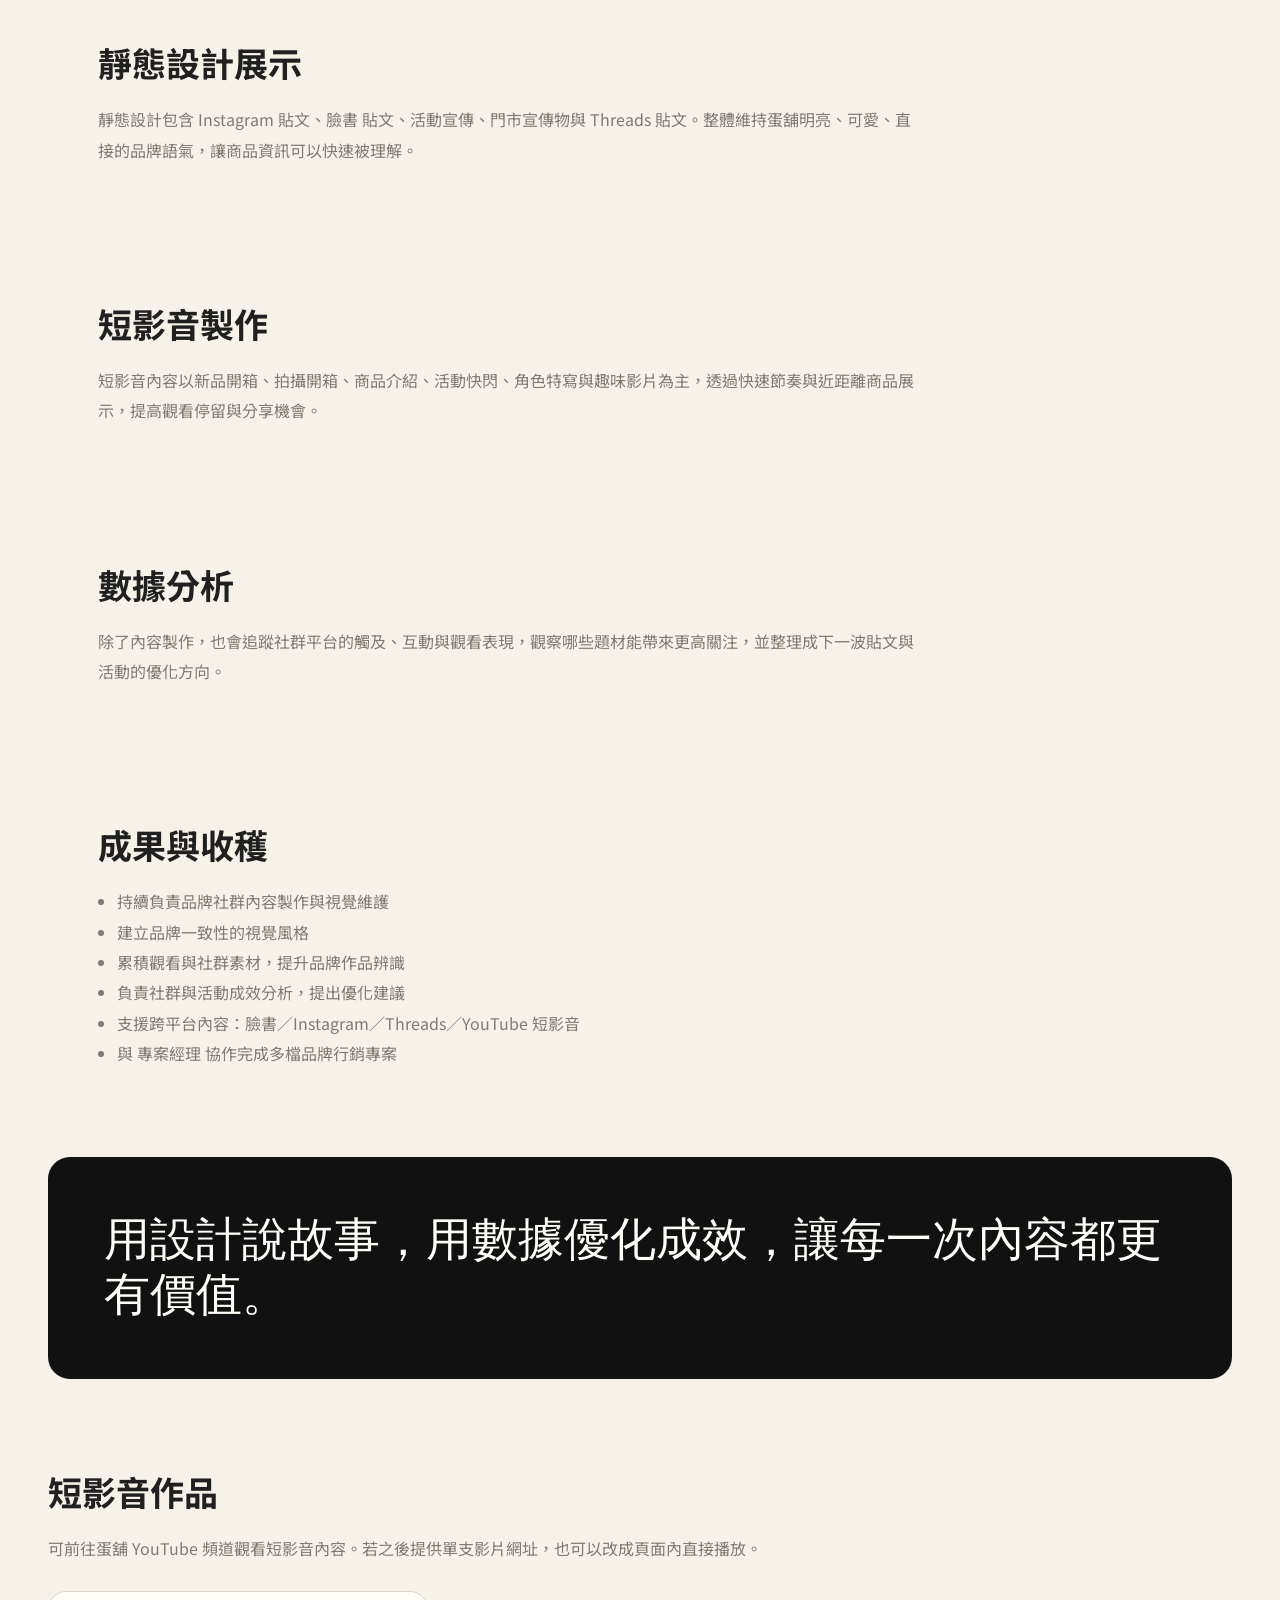
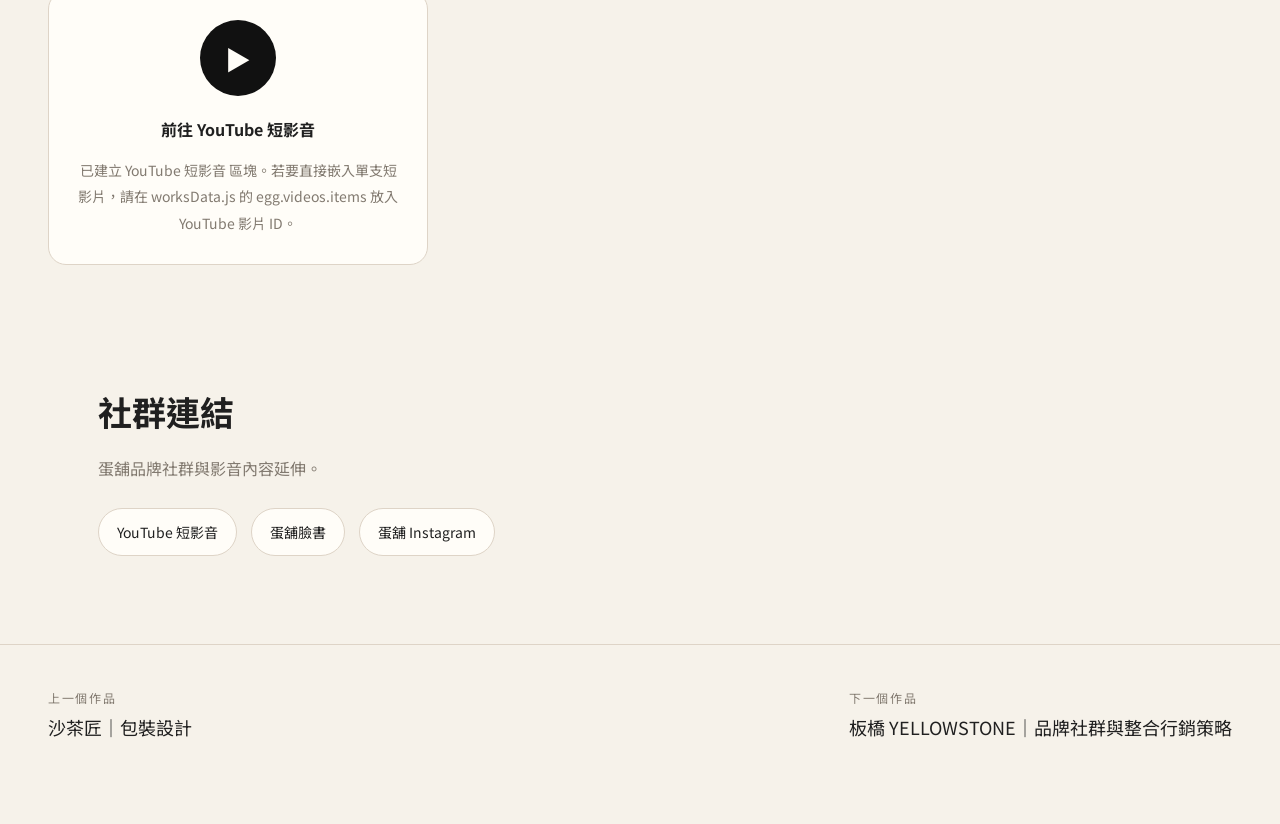
==== commit 1ed89793: "Add files via upload" ====
--- a/work.html
+++ b/work.html
@@ -3,16 +3,16 @@
 <head>
   <meta charset="UTF-8" />
   <meta name="viewport" content="width=device-width, initial-scale=1.0" />
-  <title>Project Detail｜TSOU CHIA YING</title>
+  <title>專案內容｜鄒佳穎作品集</title>
   <link rel="stylesheet" href="css/style.css" />
   <link rel="stylesheet" href="css/work.css" />
 </head>
 <body>
   <header class="site-header case-header">
-    <a class="logo" href="index.html">TSOU CHIA YING <span>•</span></a>
+    <a class="logo" href="index.html">鄒佳穎作品集 <span>•</span></a>
     <nav class="nav">
-      <a href="index.html#works">WORKS</a>
-      <a href="index.html#contact">CONTACT</a>
+      <a href="index.html#works">作品</a>
+      <a href="index.html#contact">聯絡</a>
     </nav>
   </header>
 
--- a/css/style.css
+++ b/css/style.css
@@ -1,5 +1,5 @@
 @import url('https://fonts.googleapis.com/css2?family=Noto+Sans+TC:wght@300;400;500;700&family=Cormorant+Garamond:wght@500;600&display=swap');
 :root{--bg:#f6f2ea;--paper:#fffdf8;--text:#202020;--muted:#827a70;--line:#ded4c7;--accent:#a6825d;--dark:#111}
-*{box-sizing:border-box;margin:0;padding:0}html{scroll-behavior:smooth}body{font-family:'Noto Sans TC',sans-serif;background:var(--bg);color:var(--text);line-height:1.9}a{color:inherit;text-decoration:none}img{width:100%;display:block}.site-header{position:fixed;top:0;left:0;width:100%;z-index:99;padding:26px 44px;display:flex;justify-content:space-between;align-items:center;background:rgba(246,242,234,.82);backdrop-filter:blur(12px)}.logo,.nav a{letter-spacing:.22em;font-size:13px}.nav{display:flex;gap:38px}.hero{min-height:82vh;padding:180px 48px 90px;display:flex;flex-direction:column;justify-content:center}.eyebrow{color:var(--accent);letter-spacing:.18em;font-size:13px;margin-bottom:22px}.hero h1{font-family:'Cormorant Garamond',serif;font-size:82px;line-height:1.05;font-weight:600;letter-spacing:-.04em}.hero-copy{max-width:760px;margin-top:32px;color:var(--muted);font-size:18px}.works{padding:40px 48px 140px}.works-top{display:flex;align-items:end;justify-content:space-between;gap:28px;margin-bottom:64px}.works h2,.footer h2{font-family:'Cormorant Garamond',serif;font-size:74px;line-height:1}.works h2 span,.footer h2 span{color:var(--accent)}.filter-nav{display:flex;gap:12px;flex-wrap:wrap}.filter-nav button{border:1px solid var(--line);background:rgba(255,253,248,.64);border-radius:999px;padding:9px 18px;color:var(--muted);cursor:pointer;font-family:inherit}.filter-nav button.active,.filter-nav button:hover{background:var(--dark);color:var(--paper);border-color:var(--dark)}.work-grid{display:grid;grid-template-columns:repeat(3,minmax(0,1fr));gap:54px 34px}.work-card{display:block;min-width:0}.thumb{aspect-ratio:4/3;overflow:hidden;border-radius:18px;background:#eee7dc}.thumb img{height:100%;object-fit:cover;transition:transform .8s cubic-bezier(.19,1,.22,1)}.work-card:hover .thumb img{transform:scale(1.045)}.work-meta{padding-top:20px;border-top:1px solid var(--line);margin-top:24px}.cat{color:var(--accent);font-size:12px;letter-spacing:.16em;text-transform:uppercase}.work-card h3{font-size:22px;line-height:1.45;margin-top:8px;font-weight:500;white-space:nowrap;overflow:hidden;text-overflow:ellipsis}.work-card p{font-size:14px;color:var(--muted);margin-top:8px}.footer{padding:100px 48px 120px;border-top:1px solid var(--line)}.footer p{margin-top:20px;color:var(--muted)}
+*{box-sizing:border-box;margin:0;padding:0}html{scroll-behavior:smooth}body{font-family:'Noto Sans TC',sans-serif;background:var(--bg);color:var(--text);line-height:1.9}a{color:inherit;text-decoration:none}img{width:100%;display:block}.site-header{position:fixed;top:0;left:0;width:100%;z-index:99;padding:26px 44px;display:flex;justify-content:space-between;align-items:center;background:rgba(246,242,234,.82);backdrop-filter:blur(12px)}.logo,.nav a{letter-spacing:.22em;font-size:13px}.nav{display:flex;gap:38px}.hero{min-height:82vh;padding:180px 48px 90px;display:flex;flex-direction:column;justify-content:center}.eyebrow{color:var(--accent);letter-spacing:.18em;font-size:13px;margin-bottom:22px}.hero h1{font-family:'Cormorant Garamond',serif;font-size:82px;line-height:1.05;font-weight:600;letter-spacing:-.04em}.hero-copy{max-width:760px;margin-top:32px;color:var(--muted);font-size:18px}.works{padding:40px 48px 140px}.works-top{display:flex;align-items:end;justify-content:space-between;gap:28px;margin-bottom:64px}.works h2,.footer h2{font-family:'Cormorant Garamond',serif;font-size:74px;line-height:1}.works h2 span,.footer h2 span{color:var(--accent)}.filter-nav{display:flex;gap:12px;flex-wrap:wrap}.filter-nav button{border:1px solid var(--line);background:rgba(255,253,248,.64);border-radius:999px;padding:9px 18px;color:var(--muted);cursor:pointer;font-family:inherit}.filter-nav button.active,.filter-nav button:hover{background:var(--dark);color:var(--paper);border-color:var(--dark)}.work-grid{display:grid;grid-template-columns:repeat(3,minmax(0,1fr));gap:54px 34px}.work-card{display:block;min-width:0}.thumb{aspect-ratio:16/9;overflow:hidden;border-radius:18px;background:#eee7dc;position:relative;display:flex;align-items:center;justify-content:center}.thumb img{width:100%;height:100%;object-fit:contain;object-position:center;transition:transform .8s cubic-bezier(.19,1,.22,1)}.thumb::after{content:'查看專案';position:absolute;inset:0;display:flex;align-items:center;justify-content:center;background:rgba(17,17,17,.46);color:var(--paper);font-size:14px;letter-spacing:.12em;opacity:0;transition:opacity .35s ease}.work-card:hover .thumb img{transform:scale(1.035)}.work-card:hover .thumb::after{opacity:1}.work-meta{padding-top:20px;border-top:1px solid var(--line);margin-top:24px}.cat{color:var(--accent);font-size:12px;letter-spacing:.16em;text-transform:uppercase}.work-card h3{font-size:22px;line-height:1.45;margin-top:8px;font-weight:500;white-space:nowrap;overflow:hidden;text-overflow:ellipsis}.work-card p{font-size:14px;color:var(--muted);margin-top:8px}.footer{padding:100px 48px 120px;border-top:1px solid var(--line)}.footer p{margin-top:20px;color:var(--muted)}
 @media(max-width:1024px){.hero h1{font-size:64px}.work-grid{grid-template-columns:repeat(2,1fr)}.works-top{display:block}.filter-nav{margin-top:28px}}
 @media(max-width:640px){.site-header{padding:18px 20px}.nav{display:none}.hero{min-height:68vh;padding:130px 22px 70px}.hero h1{font-size:42px}.hero-copy{font-size:15px}.works{padding:30px 20px 90px}.works h2,.footer h2{font-size:52px}.work-grid{grid-template-columns:1fr;gap:42px}.work-card h3{font-size:20px}.footer{padding:82px 20px 100px}}
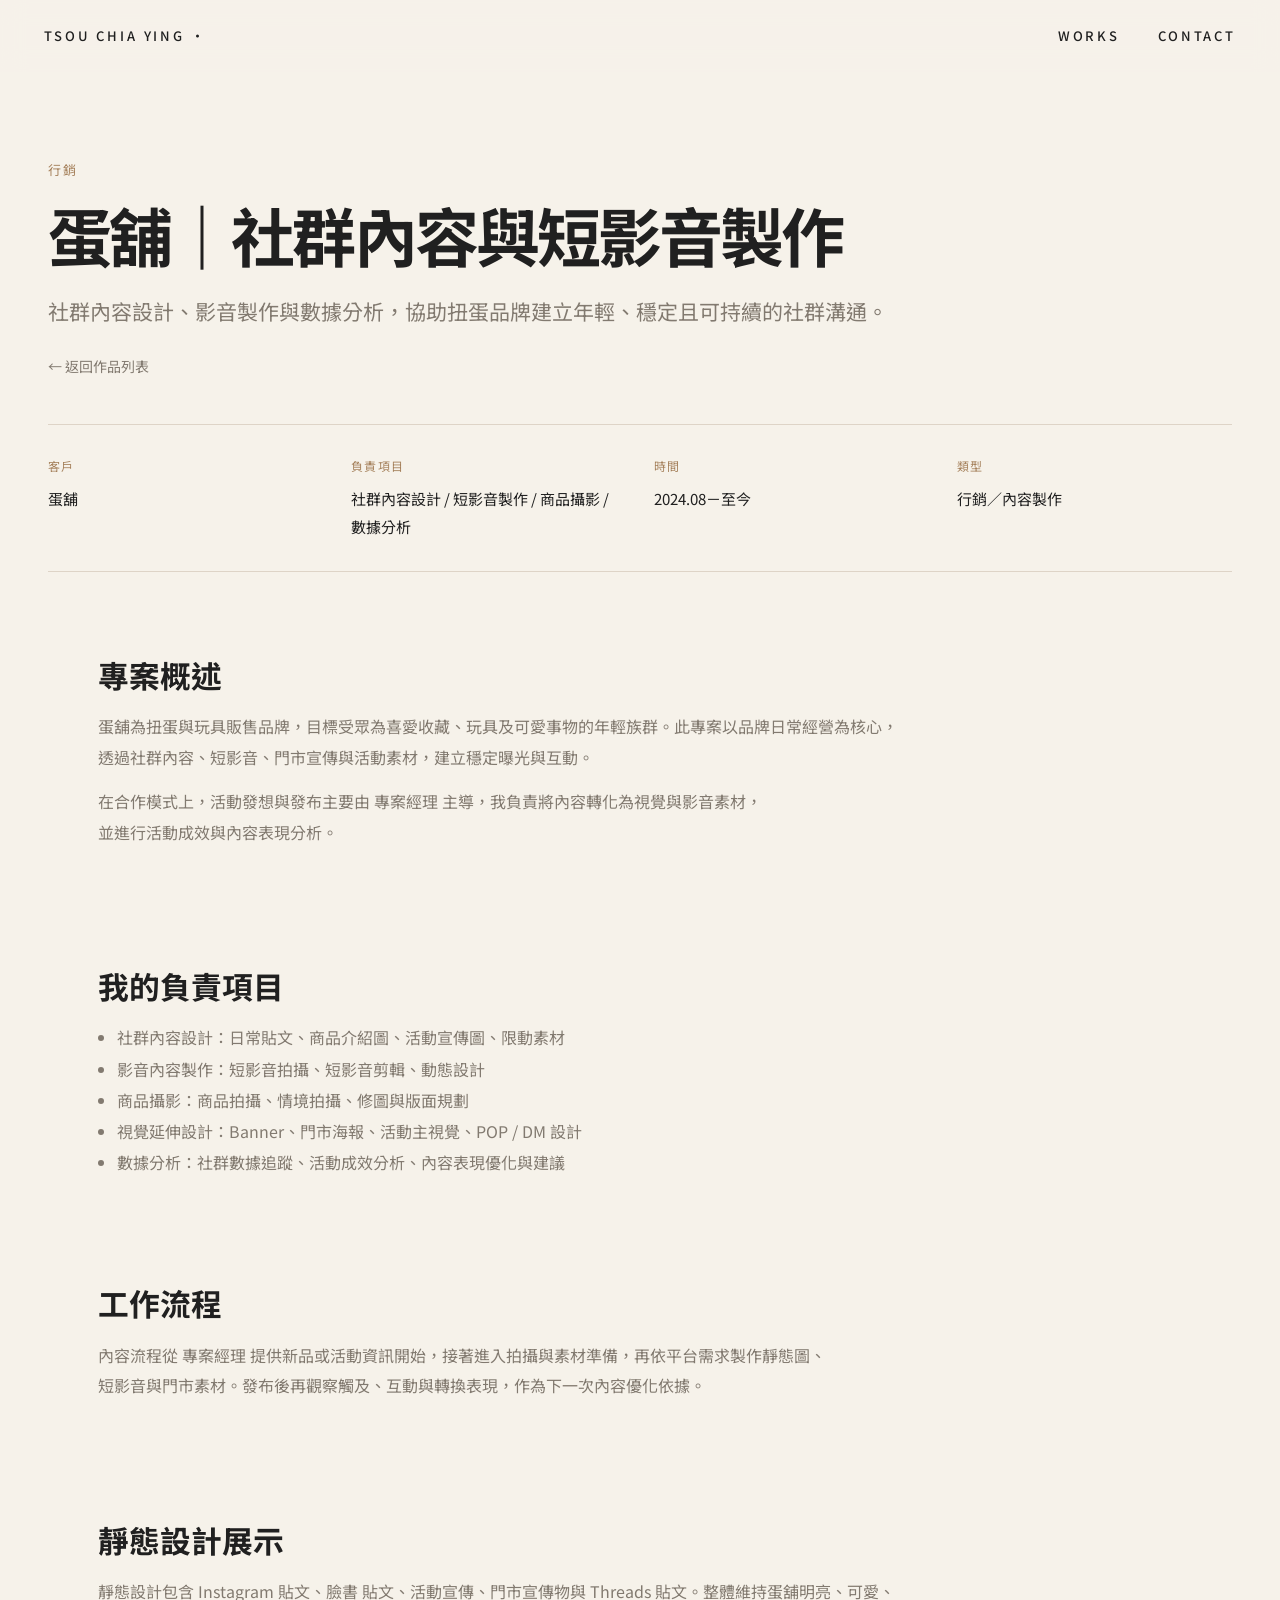
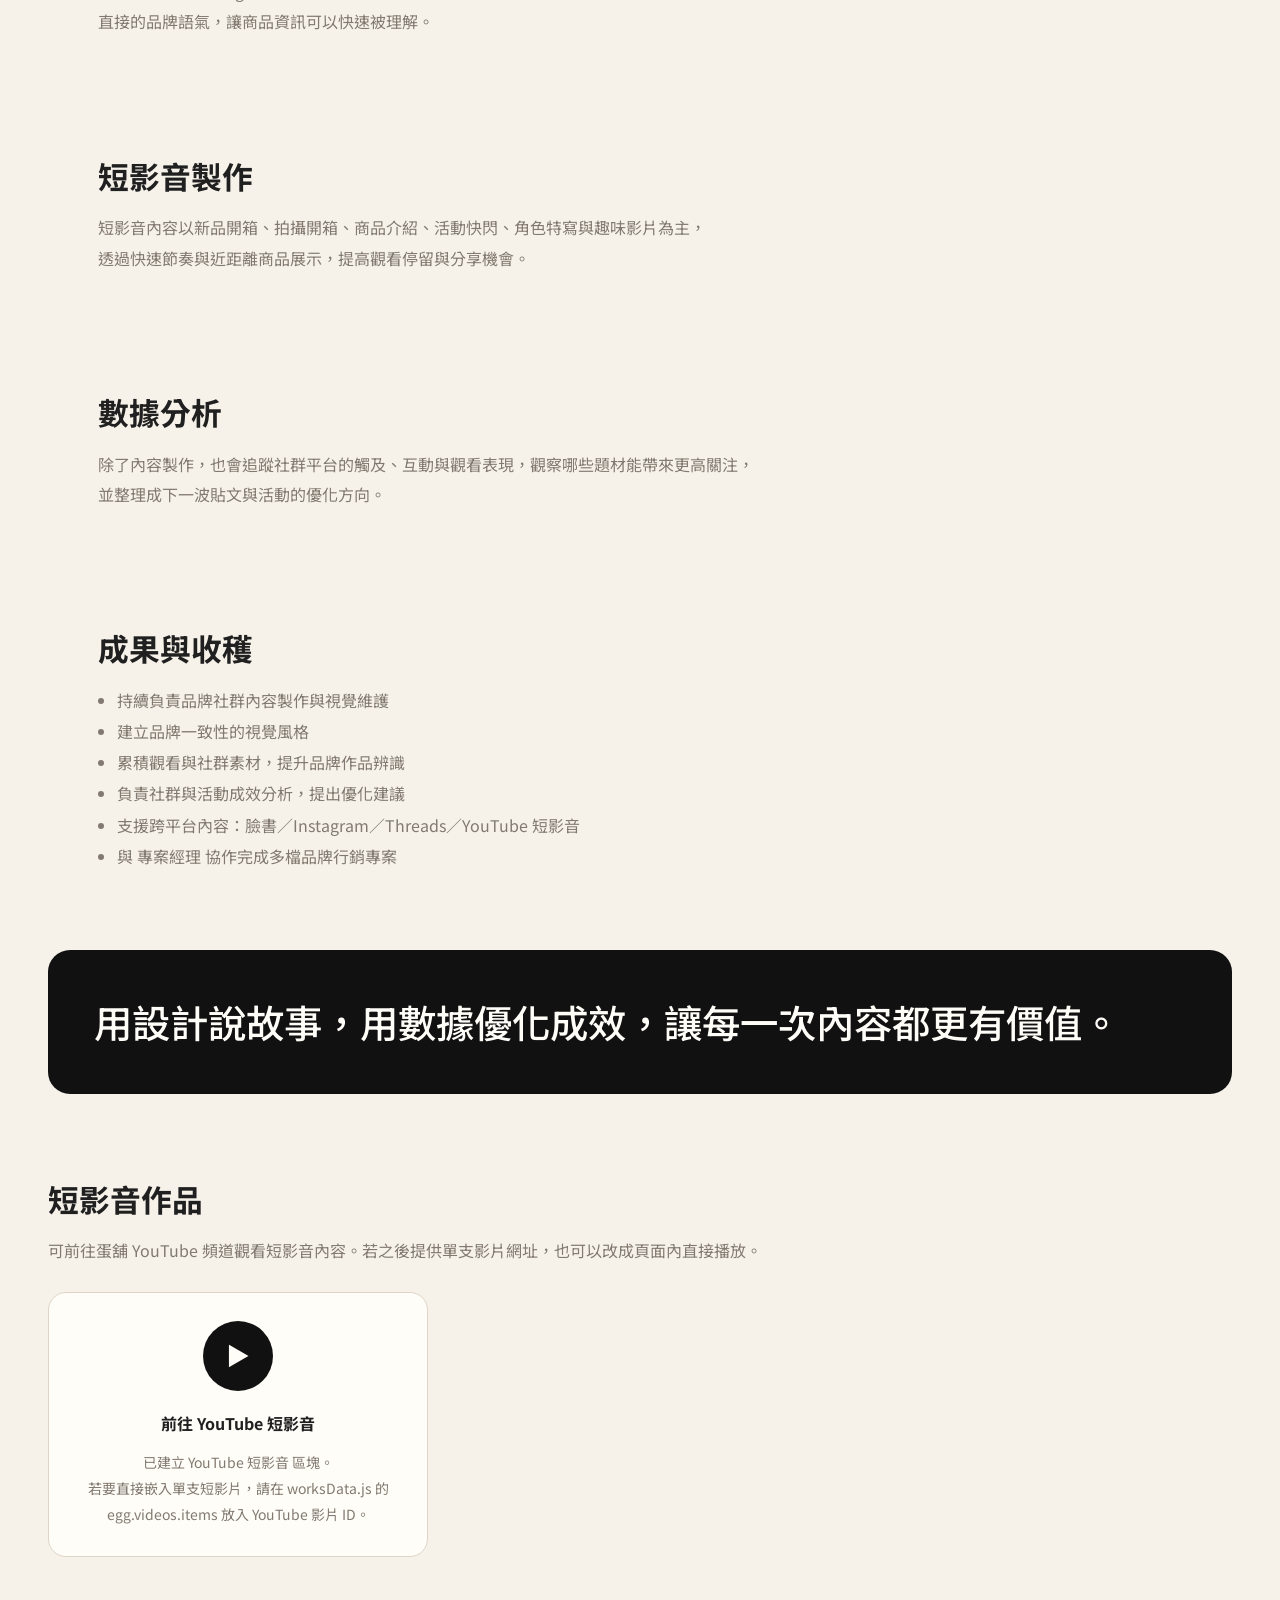
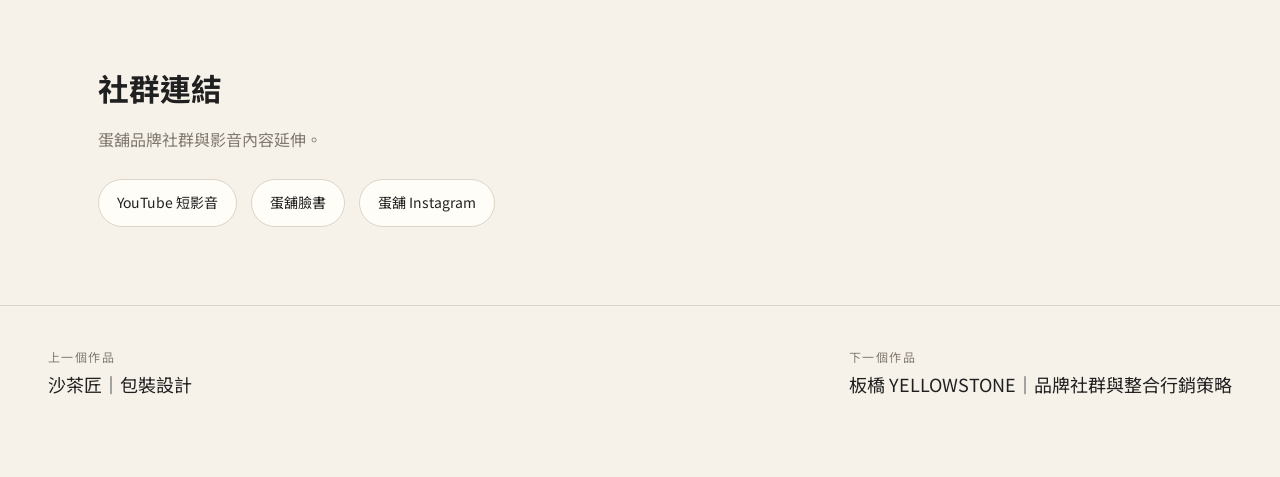
==== commit 1c9aebcc: "Add files via upload" ====
--- a/work.html
+++ b/work.html
@@ -3,16 +3,16 @@
 <head>
   <meta charset="UTF-8" />
   <meta name="viewport" content="width=device-width, initial-scale=1.0" />
-  <title>專案內容｜鄒佳穎作品集</title>
+  <title>CASE STUDY｜TSOU CHIA YING</title>
   <link rel="stylesheet" href="css/style.css" />
   <link rel="stylesheet" href="css/work.css" />
 </head>
 <body>
   <header class="site-header case-header">
-    <a class="logo" href="index.html">鄒佳穎作品集 <span>•</span></a>
+    <a class="logo" href="index.html">TSOU CHIA YING <span>•</span></a>
     <nav class="nav">
-      <a href="index.html#works">作品</a>
-      <a href="index.html#contact">聯絡</a>
+      <a href="index.html#works">WORKS</a>
+      <a href="index.html#contact">CONTACT</a>
     </nav>
   </header>
 
--- a/css/style.css
+++ b/css/style.css
@@ -1,5 +1,6 @@
-@import url('https://fonts.googleapis.com/css2?family=Noto+Sans+TC:wght@300;400;500;700&family=Cormorant+Garamond:wght@500;600&display=swap');
+@import url('https://fonts.googleapis.com/css2?family=Noto+Sans+TC:wght@300;400;500;700;900&display=swap');
 :root{--bg:#f6f2ea;--paper:#fffdf8;--text:#202020;--muted:#827a70;--line:#ded4c7;--accent:#a6825d;--dark:#111}
-*{box-sizing:border-box;margin:0;padding:0}html{scroll-behavior:smooth}body{font-family:'Noto Sans TC',sans-serif;background:var(--bg);color:var(--text);line-height:1.9}a{color:inherit;text-decoration:none}img{width:100%;display:block}.site-header{position:fixed;top:0;left:0;width:100%;z-index:99;padding:26px 44px;display:flex;justify-content:space-between;align-items:center;background:rgba(246,242,234,.82);backdrop-filter:blur(12px)}.logo,.nav a{letter-spacing:.22em;font-size:13px}.nav{display:flex;gap:38px}.hero{min-height:82vh;padding:180px 48px 90px;display:flex;flex-direction:column;justify-content:center}.eyebrow{color:var(--accent);letter-spacing:.18em;font-size:13px;margin-bottom:22px}.hero h1{font-family:'Cormorant Garamond',serif;font-size:82px;line-height:1.05;font-weight:600;letter-spacing:-.04em}.hero-copy{max-width:760px;margin-top:32px;color:var(--muted);font-size:18px}.works{padding:40px 48px 140px}.works-top{display:flex;align-items:end;justify-content:space-between;gap:28px;margin-bottom:64px}.works h2,.footer h2{font-family:'Cormorant Garamond',serif;font-size:74px;line-height:1}.works h2 span,.footer h2 span{color:var(--accent)}.filter-nav{display:flex;gap:12px;flex-wrap:wrap}.filter-nav button{border:1px solid var(--line);background:rgba(255,253,248,.64);border-radius:999px;padding:9px 18px;color:var(--muted);cursor:pointer;font-family:inherit}.filter-nav button.active,.filter-nav button:hover{background:var(--dark);color:var(--paper);border-color:var(--dark)}.work-grid{display:grid;grid-template-columns:repeat(3,minmax(0,1fr));gap:54px 34px}.work-card{display:block;min-width:0}.thumb{aspect-ratio:16/9;overflow:hidden;border-radius:18px;background:#eee7dc;position:relative;display:flex;align-items:center;justify-content:center}.thumb img{width:100%;height:100%;object-fit:contain;object-position:center;transition:transform .8s cubic-bezier(.19,1,.22,1)}.thumb::after{content:'查看專案';position:absolute;inset:0;display:flex;align-items:center;justify-content:center;background:rgba(17,17,17,.46);color:var(--paper);font-size:14px;letter-spacing:.12em;opacity:0;transition:opacity .35s ease}.work-card:hover .thumb img{transform:scale(1.035)}.work-card:hover .thumb::after{opacity:1}.work-meta{padding-top:20px;border-top:1px solid var(--line);margin-top:24px}.cat{color:var(--accent);font-size:12px;letter-spacing:.16em;text-transform:uppercase}.work-card h3{font-size:22px;line-height:1.45;margin-top:8px;font-weight:500;white-space:nowrap;overflow:hidden;text-overflow:ellipsis}.work-card p{font-size:14px;color:var(--muted);margin-top:8px}.footer{padding:100px 48px 120px;border-top:1px solid var(--line)}.footer p{margin-top:20px;color:var(--muted)}
-@media(max-width:1024px){.hero h1{font-size:64px}.work-grid{grid-template-columns:repeat(2,1fr)}.works-top{display:block}.filter-nav{margin-top:28px}}
-@media(max-width:640px){.site-header{padding:18px 20px}.nav{display:none}.hero{min-height:68vh;padding:130px 22px 70px}.hero h1{font-size:42px}.hero-copy{font-size:15px}.works{padding:30px 20px 90px}.works h2,.footer h2{font-size:52px}.work-grid{grid-template-columns:1fr;gap:42px}.work-card h3{font-size:20px}.footer{padding:82px 20px 100px}}
+*{box-sizing:border-box;margin:0;padding:0}html{scroll-behavior:smooth}body{font-family:'Noto Sans TC','Source Han Sans TC','PingFang TC','Microsoft JhengHei',sans-serif;background:var(--bg);color:var(--text);line-height:1.85;-webkit-font-smoothing:antialiased}a{color:inherit;text-decoration:none}img{width:100%;display:block}h1,h2,h3,p,a,button,li,dt,dd{word-break:keep-all;overflow-wrap:normal;line-break:strict}.site-header{position:fixed;top:0;left:0;width:100%;z-index:99;padding:24px 44px;display:flex;justify-content:space-between;align-items:center;background:rgba(246,242,234,.86);backdrop-filter:blur(12px)}.logo,.nav a{letter-spacing:.22em;font-size:13px;font-weight:500}.nav{display:flex;gap:38px}.hero{min-height:78vh;padding:170px 48px 86px;display:flex;flex-direction:column;justify-content:center}.eyebrow{color:var(--accent);letter-spacing:.18em;font-size:13px;margin-bottom:20px}.hero h1{font-size:clamp(40px,5.4vw,72px);line-height:1.18;font-weight:700;letter-spacing:-.045em;max-width:1180px}.hero-copy{max-width:760px;margin-top:30px;color:var(--muted);font-size:17px}.works{padding:40px 48px 140px}.works-top{display:flex;align-items:end;justify-content:space-between;gap:28px;margin-bottom:60px}.works h2,.footer h2{font-size:clamp(42px,4.8vw,64px);line-height:1.08;font-weight:700;letter-spacing:-.035em}.works h2 span,.footer h2 span{color:var(--accent)}.filter-nav{display:flex;gap:12px;flex-wrap:wrap}.filter-nav button{border:1px solid var(--line);background:rgba(255,253,248,.64);border-radius:999px;padding:9px 18px;color:var(--muted);cursor:pointer;font-family:inherit;font-size:14px}.filter-nav button.active,.filter-nav button:hover{background:var(--dark);color:var(--paper);border-color:var(--dark)}.work-grid{display:grid;grid-template-columns:repeat(3,minmax(0,1fr));gap:54px 34px}.work-card{display:block;min-width:0}.thumb{aspect-ratio:3/4;overflow:hidden;border-radius:18px;background:#eee7dc;position:relative}.thumb img{width:100%;height:100%;object-fit:cover;object-position:center;transition:transform .8s cubic-bezier(.19,1,.22,1)}.thumb::after{content:'查看專案';position:absolute;inset:0;display:flex;align-items:center;justify-content:center;background:rgba(17,17,17,.46);color:var(--paper);font-size:14px;letter-spacing:.12em;opacity:0;transition:opacity .35s ease}.work-card:hover .thumb img{transform:scale(1.035)}.work-card:hover .thumb::after{opacity:1}.work-meta{padding-top:18px;border-top:1px solid var(--line);margin-top:22px}.cat{color:var(--accent);font-size:12px;letter-spacing:.12em;text-transform:uppercase}.work-card h3{font-size:clamp(17px,1.45vw,22px);line-height:1.45;margin-top:8px;font-weight:600;white-space:nowrap;overflow:hidden;text-overflow:ellipsis}.work-card p{font-size:14px;color:var(--muted);margin-top:8px;display:-webkit-box;-webkit-line-clamp:2;-webkit-box-orient:vertical;overflow:hidden}.footer{padding:100px 48px 120px;border-top:1px solid var(--line)}.footer p{margin-top:20px;color:var(--muted)}
+@media(max-width:1100px){.work-grid{grid-template-columns:repeat(2,1fr)}.works-top{display:block}.filter-nav{margin-top:28px}.hero{min-height:70vh}}
+@media(max-width:640px){.site-header{padding:18px 20px}.logo{font-size:12px}.nav{gap:18px}.nav a{font-size:11px;letter-spacing:.14em}.hero{min-height:62vh;padding:122px 22px 64px}.hero h1{font-size:34px;line-height:1.35;letter-spacing:-.03em}.hero-copy{font-size:15px;line-height:1.9}.works{padding:28px 20px 90px}.works h2,.footer h2{font-size:40px}.work-grid{grid-template-columns:1fr;gap:42px}.work-card h3{font-size:20px}.work-card p{font-size:14px}.footer{padding:82px 20px 100px}}
+@media(max-width:380px){.nav{display:none}.hero h1{font-size:31px}.work-card h3{font-size:18px}}
--- a/css/work.css
+++ b/css/work.css
@@ -1,4 +1,3 @@
-.case-page{padding-top:84px}.case-hero{padding:88px 48px 48px}.case-hero.no-image{padding-bottom:20px}.case-kicker{font-size:13px;letter-spacing:.18em;color:var(--accent);text-transform:uppercase}.case-hero h1{font-family:'Cormorant Garamond',serif;font-size:82px;line-height:1.02;margin-top:12px;letter-spacing:-.045em}.case-subtitle{max-width:850px;margin-top:22px;font-size:21px;color:var(--muted)}.case-cover{margin-top:54px;border-radius:22px;overflow:hidden;background:#eee7dc}.case-cover img{max-height:72vh;object-fit:cover}.case-overview{margin:30px 48px 90px;padding:34px 0;border-top:1px solid var(--line);border-bottom:1px solid var(--line);display:grid;grid-template-columns:repeat(4,1fr);gap:28px}.case-overview dt{font-size:12px;letter-spacing:.14em;color:var(--accent);text-transform:uppercase}.case-overview dd{margin-top:8px;color:var(--text);font-size:15px}.case-section{padding:0 48px 88px;display:grid;grid-template-columns:minmax(0,1.1fr) minmax(330px,.75fr);gap:56px;align-items:start}.case-section.full{display:block;max-width:1180px;margin:0 auto}.case-text h2{font-size:34px;line-height:1.35;margin-bottom:18px}.case-text p{color:var(--muted);font-size:16px;margin-bottom:16px}.case-text ul{padding-left:1.2em;color:var(--muted)}.case-media{border-radius:18px;overflow:hidden;background:#eee7dc}.case-media img{height:auto}.case-section.full .case-text{max-width:820px;margin-top:32px}.quote-block{margin:0 48px 90px;padding:56px;border-radius:22px;background:var(--dark);color:var(--paper)}.quote-block p{font-family:'Cormorant Garamond',serif;font-size:46px;line-height:1.2}.video-section{padding:0 48px 92px}.video-grid{display:grid;grid-template-columns:repeat(3,1fr);gap:22px;margin-top:28px}.video-card{border:1px solid var(--line);border-radius:18px;min-height:260px;background:var(--paper);display:flex;flex-direction:column;align-items:center;justify-content:center;text-align:center;padding:28px}.play-dot{width:76px;height:76px;border-radius:50%;background:var(--dark);color:var(--paper);display:flex;align-items:center;justify-content:center;font-size:26px;margin-bottom:18px}.social-links{display:flex;gap:14px;flex-wrap:wrap;margin-top:24px}.social-links a{border:1px solid var(--line);padding:10px 18px;border-radius:999px;background:var(--paper);font-size:14px}.social-links a:hover{background:var(--dark);color:var(--paper)}.case-nav{border-top:1px solid var(--line);padding:42px 48px 80px;display:flex;justify-content:space-between;gap:20px}.case-nav a{font-size:18px}.case-nav span{display:block;color:var(--muted);font-size:12px;letter-spacing:.14em}.source-board{margin:10px 48px 110px;background:var(--paper);border-radius:22px;overflow:hidden;border:1px solid var(--line)}.source-board h2{font-size:18px;padding:22px 26px;border-bottom:1px solid var(--line);color:var(--muted);font-weight:400}.source-board img{width:100%;height:auto}.back-link{display:inline-block;margin-top:24px;color:var(--muted)}
-@media(max-width:900px){.case-hero{padding:70px 28px 34px}.case-hero h1{font-size:58px}.case-overview{margin:20px 28px 70px;grid-template-columns:repeat(2,1fr)}.case-section{padding:0 28px 72px;grid-template-columns:1fr}.case-section .case-text{order:1}.case-section .case-media{order:2}.quote-block{margin:0 28px 72px;padding:36px}.quote-block p{font-size:34px}.video-section{padding:0 28px 72px}.video-grid{grid-template-columns:1fr}.case-nav{padding:36px 28px 70px}.source-board{margin:0 28px 80px}}
-@media(max-width:560px){.case-page{padding-top:64px}.case-hero h1{font-size:42px}.case-subtitle{font-size:17px}.case-overview{grid-template-columns:1fr}.case-text h2{font-size:28px}.quote-block p{font-size:28px}.case-nav{display:block}.case-nav a{display:block;margin-bottom:22px}.source-board{border-radius:14px}}
-.video-frame{position:relative;width:100%;aspect-ratio:9/16;border-radius:18px;overflow:hidden;background:#111}.video-frame iframe{position:absolute;inset:0;width:100%;height:100%;border:0}.video-card p{color:var(--muted);font-size:14px;margin-top:12px}
+.case-page{padding-top:80px}.case-hero{padding:78px 48px 42px}.case-hero.no-image{padding-bottom:18px}.case-kicker{font-size:13px;letter-spacing:.14em;color:var(--accent);text-transform:uppercase}.case-hero h1{font-size:clamp(36px,5vw,64px);line-height:1.2;margin-top:14px;letter-spacing:-.045em;font-weight:700;max-width:1180px}.case-subtitle{max-width:850px;margin-top:20px;font-size:clamp(17px,1.7vw,21px);color:var(--muted);line-height:1.75}.case-cover{display:none}.case-overview{margin:26px 48px 82px;padding:30px 0;border-top:1px solid var(--line);border-bottom:1px solid var(--line);display:grid;grid-template-columns:repeat(4,1fr);gap:28px}.case-overview dt{font-size:12px;letter-spacing:.12em;color:var(--accent);text-transform:uppercase}.case-overview dd{margin-top:8px;color:var(--text);font-size:15px}.case-section{padding:0 48px 78px;display:grid;grid-template-columns:minmax(0,1.1fr) minmax(330px,.75fr);gap:56px;align-items:start}.case-section.full{display:block;max-width:1180px;margin:0 auto}.case-text h2{font-size:clamp(25px,2.4vw,34px);line-height:1.35;margin-bottom:16px;font-weight:700}.case-text p{color:var(--muted);font-size:16px;margin-bottom:14px;line-height:1.9}.case-text ul{padding-left:1.2em;color:var(--muted);font-size:16px;line-height:1.95}.case-media{border-radius:18px;overflow:hidden;background:#eee7dc}.case-media img{height:auto}.case-section.full .case-text{max-width:820px;margin-top:26px}.quote-block{margin:0 48px 84px;padding:46px;border-radius:22px;background:var(--dark);color:var(--paper)}.quote-block p{font-size:clamp(26px,3vw,40px);line-height:1.35;font-weight:500}.video-section{padding:0 48px 84px}.video-grid{display:grid;grid-template-columns:repeat(3,1fr);gap:22px;margin-top:26px}.video-card{border:1px solid var(--line);border-radius:18px;min-height:250px;background:var(--paper);display:flex;flex-direction:column;align-items:center;justify-content:center;text-align:center;padding:28px}.play-dot{width:70px;height:70px;border-radius:50%;background:var(--dark);color:var(--paper);display:flex;align-items:center;justify-content:center;font-size:24px;margin-bottom:18px}.social-links{display:flex;gap:14px;flex-wrap:wrap;margin-top:24px}.social-links a{border:1px solid var(--line);padding:10px 18px;border-radius:999px;background:var(--paper);font-size:14px}.social-links a:hover{background:var(--dark);color:var(--paper)}.case-nav{border-top:1px solid var(--line);padding:40px 48px 76px;display:flex;justify-content:space-between;gap:20px}.case-nav a{font-size:18px;max-width:48%}.case-nav span{display:block;color:var(--muted);font-size:12px;letter-spacing:.12em}.source-board{margin:10px 48px 110px;background:var(--paper);border-radius:22px;overflow:hidden;border:1px solid var(--line)}.source-board h2{font-size:18px;padding:22px 26px;border-bottom:1px solid var(--line);color:var(--muted);font-weight:400}.source-board img{width:100%;height:auto}.back-link{display:inline-block;margin-top:24px;color:var(--muted);font-size:14px}.video-frame{position:relative;width:100%;aspect-ratio:9/16;border-radius:18px;overflow:hidden;background:#111}.video-frame iframe{position:absolute;inset:0;width:100%;height:100%;border:0}.video-card p{color:var(--muted);font-size:14px;margin-top:12px}
+@media(max-width:900px){.case-hero{padding:64px 28px 32px}.case-overview{margin:18px 28px 66px;grid-template-columns:repeat(2,1fr)}.case-section{padding:0 28px 66px;grid-template-columns:1fr}.case-section .case-text{order:1}.case-section .case-media{order:2}.quote-block{margin:0 28px 68px;padding:34px}.video-section{padding:0 28px 68px}.video-grid{grid-template-columns:1fr}.case-nav{padding:34px 28px 68px}.source-board{margin:0 28px 80px}}
+@media(max-width:560px){.case-page{padding-top:62px}.case-hero h1{font-size:31px;line-height:1.32;letter-spacing:-.035em}.case-subtitle{font-size:16px}.case-overview{grid-template-columns:1fr}.case-text h2{font-size:24px}.case-text p,.case-text ul{font-size:15px}.quote-block p{font-size:24px}.case-nav{display:block}.case-nav a{display:block;max-width:none;margin-bottom:22px}.source-board{border-radius:14px}}
